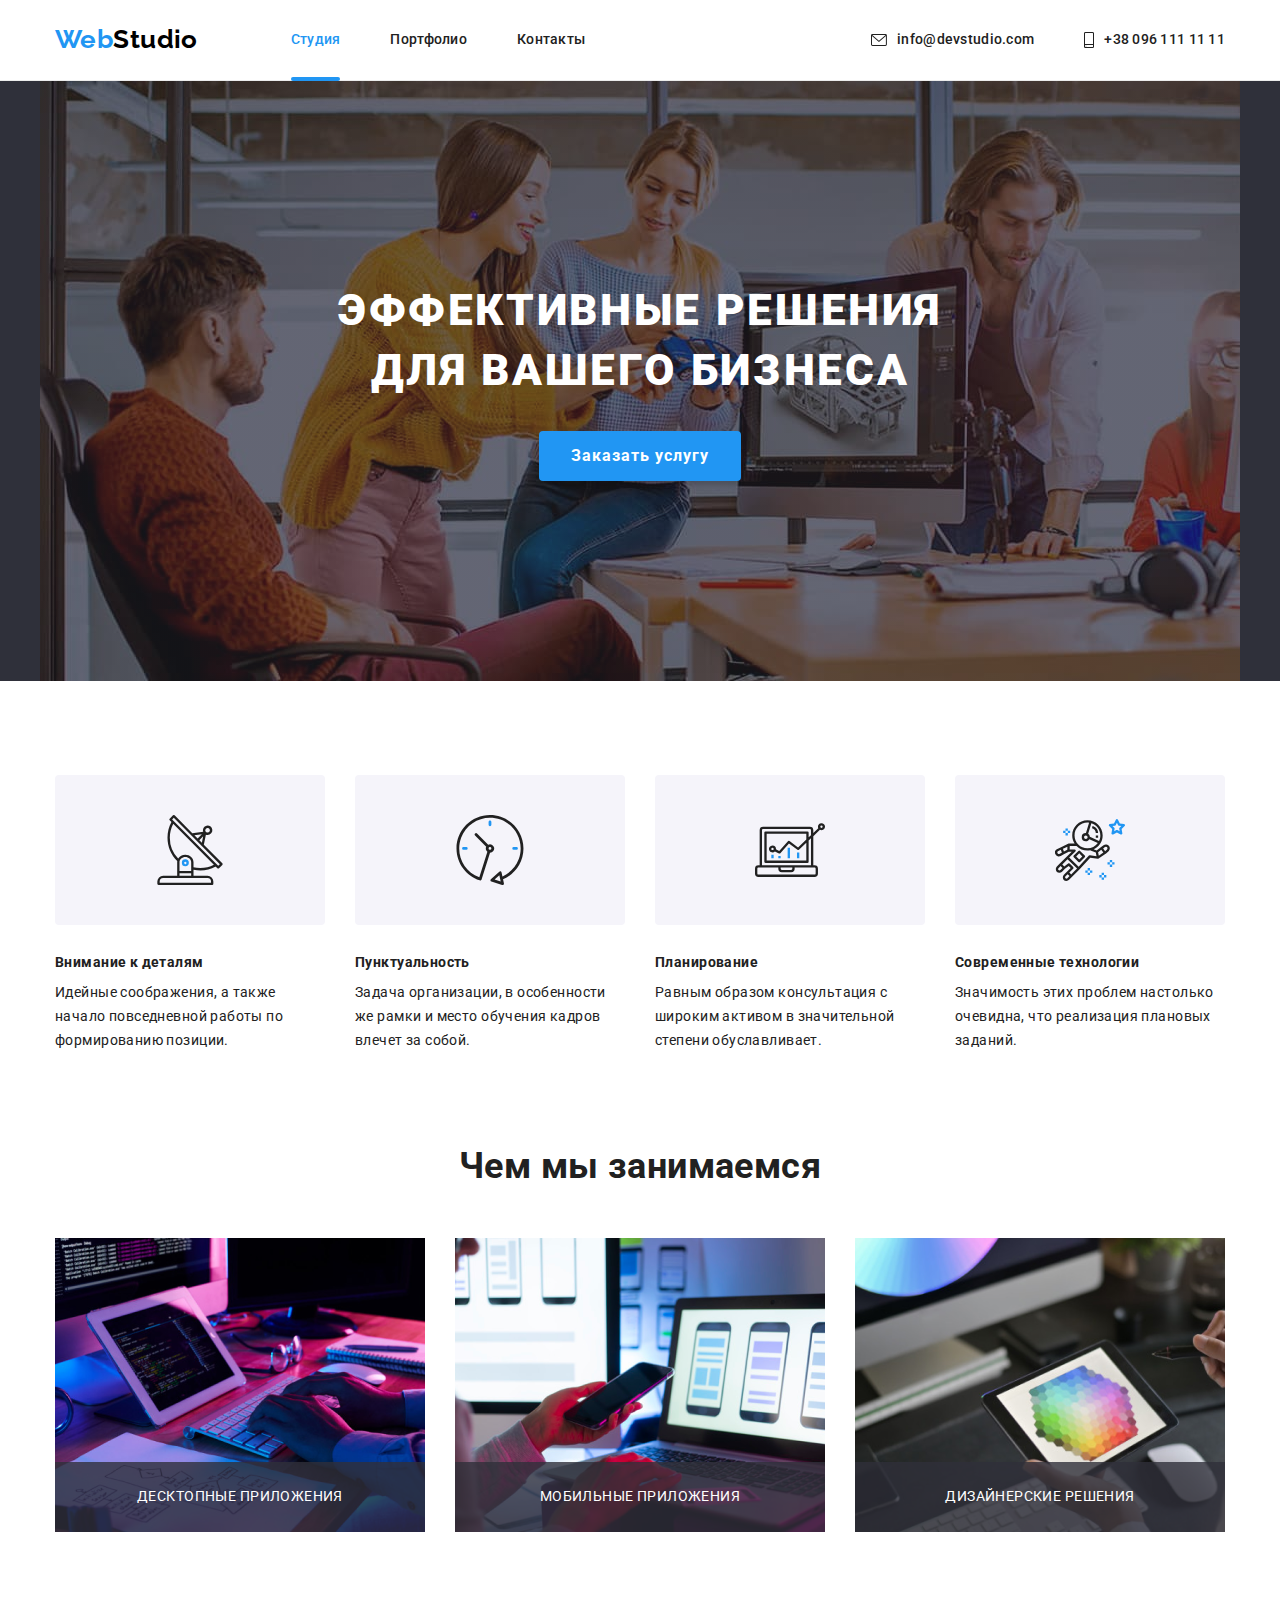
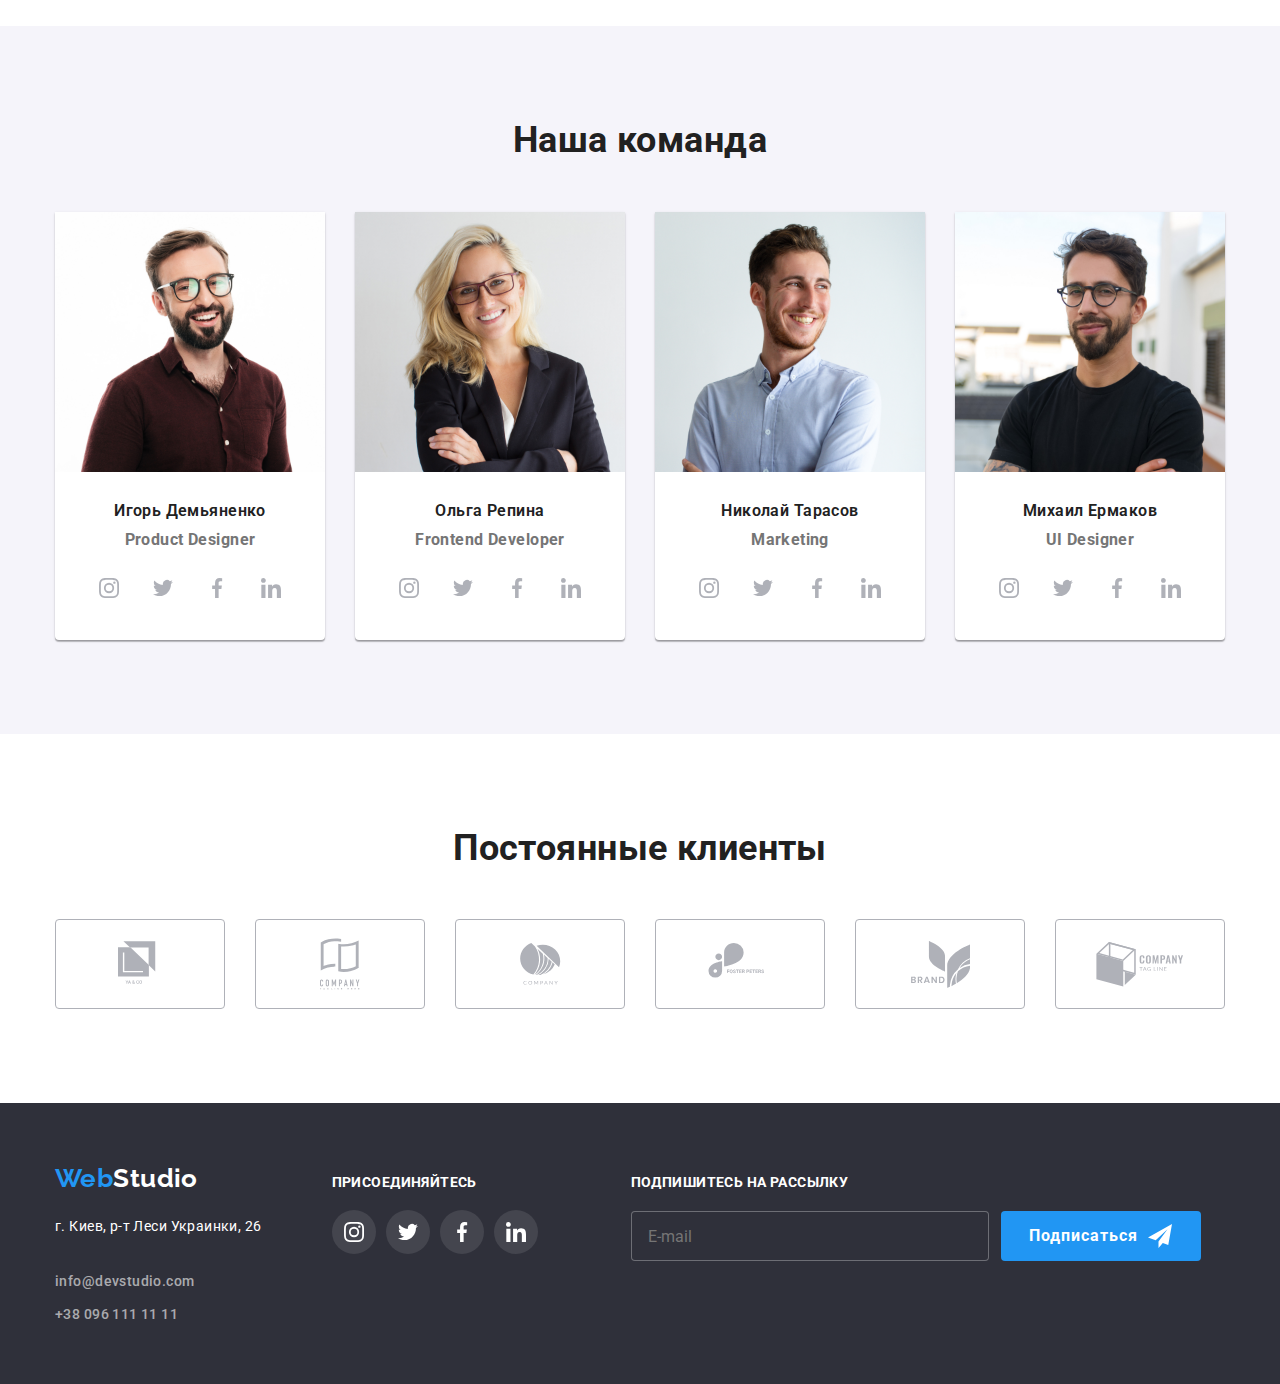
==== index.html @ 498c55f1 "Склонированые файлы" ====
<!DOCTYPE html>
<html lang="ru">
  <head>
    <meta charset="UTF-8" />
    <meta name="viewport" content="width=device-width, initial-scale=1.0" />
    <title>WepStudio</title>
    <link rel="preconnect" href="https://fonts.gstatic.com" />
    <link
      href="https://fonts.googleapis.com/css2?family=Raleway:wght@700&family=Roboto:wght@400;700;900&display=swap"
      rel="stylesheet"
    />
    <link rel="stylesheet" href="./css/modern-normalize.css" />
    <link rel="stylesheet" href="./css/styles.css" />
  </head>
  <body>
    <!-- Шапка сайта -->
    <header class="page-header">
      <!-- ===CONTAINER=== -->
      <div class="container">
        <nav class="header-nav">
          <a href="./index.html" class="logo"
            ><span class="logo-web">Web</span>Studio</a
          >

          <ul class="site-nav">
            <li class="item">
              <a href="./index.html" class="link current">Студия</a>
            </li>
            <li class="item">
              <a href="./portfolio.html" class="link">Портфолио</a>
            </li>
            <li class="item"><a href="" class="link">Контакты</a></li>
          </ul>
        </nav>

        <ul class="site-nav-contacts">
          <li class="item">
            <a href="mailto:info@devstudio.com" class="link">
              <svg class="mailto-icon" width="16px" height="12px">
                <use href="./images/icons2.svg#icon-envelope"></use></svg
              >info@devstudio.com</a
            >
          </li>
          <li class="item">
            <a href="tel:+380961111111" class="link">
              <svg class="tel-icon" width="10px" height="16px">
                <use href="./images/icons2.svg#icon-smartphone"></use></svg
              >+38 096 111 11 11</a
            >
          </li>
        </ul>
      </div>
    </header>

    <main>
      <!-- Герой -->
      <!-- ===CONTAINER=== -->

      <section class="hero">
        <div class="container">
          <h1 class="hero-title">
            ЭФФЕКТИВНЫЕ РЕШЕНИЯ <br />ДЛЯ ВАШЕГО БИЗНЕСА
          </h1>
          <button class="hero-studio" data-modal-open>Заказать услугу</button>
        </div>
      </section>
      <!-- Особенности -->
      <!-- ===CONTAINER=== -->

      <section class="section">
        <div class="container">
          <!-- <h2>Особенности</h2> -->

          <ul class="feature">
            <li class="item">
              <div class="container-icon">
                <svg class="feature-icon">
                  <use href="./images/icons2.svg#icon-antenna"></use>
                </svg>
              </div>

              <h3 class="section-title heading">Внимание к деталям</h3>
              <p class="text">
                Идейные соображения, а также начало повседневной работы по
                формированию позиции.
              </p>
            </li>
            <li class="item">
              <div class="container-icon">
                <svg class="feature-icon">
                  <use href="./images/icons2.svg#icon-clock"></use>
                </svg>
              </div>

              <h3 class="section-title heading">Пунктуальность</h3>
              <p class="text">
                Задача организации, в особенности же рамки и место обучения
                кадров влечет за собой.
              </p>
            </li>
            <li class="item">
              <div class="container-icon">
                <svg class="feature-icon">
                  <use href="./images/icons2.svg#icon-diagram"></use>
                </svg>
              </div>

              <h3 class="section-title heading">Планирование</h3>
              <p class="text">
                Равным образом консультация с широким активом в значительной
                степени обуславливает.
              </p>
            </li>
            <li class="item">
              <div class="container-icon">
                <svg class="feature-icon">
                  <use href="./images/icons2.svg#icon-astronaut"></use>
                </svg>
              </div>

              <h3 class="section-title heading">Современные технологии</h3>
              <p class="text">
                Значимость этих проблем настолько очевидна, что реализация
                плановых заданий.
              </p>
            </li>
          </ul>
        </div>
      </section>

      <!-- Чем мы занимаемся -->
      <!-- ===CONTAINER=== -->
      <section class="section">
        <div class="container">
          <h3 class="section-heading">Чем мы занимаемся</h3>

          <ul class="card-set">
            <li class="item">
              <div class="card-set-thumb">
                <img src="./images/box1.png" alt="бокс1" width="370" />
                <p class="card-set-thumb-text">Десктопные приложения</p>
              </div>
            </li>
            <li class="item">
              <div class="card-set-thumb">
                <img src="./images/box2.png" alt="бокс2" width="370" />
                <p class="card-set-thumb-text">Мобильные приложения</p>
              </div>
            </li>
            <li class="item">
              <div class="card-set-thumb">
                <img src="./images/box3.png" alt="бокс3" width="370" />
                <p class="card-set-thumb-text">Дизайнерские решения</p>
              </div>
            </li>
          </ul>
        </div>
      </section>

      <!-- Наша команда -->
      <!-- ===CONTAINER=== -->

      <section class="section-command">
        <div class="container">
          <h3 class="section-heading">Наша команда</h3>

          <ul class="card-group">
            <li class="item">
              <a href="" class="card-group-link"
                ><img
                  src="./images/member1.jpg"
                  alt="Игорь Демьяненко"
                  width="270"
                />
                <h3 class="section-title-group">Игорь Демьяненко</h3>
                <p class="text-group">Product Designer</p>
              </a>
              <div class="social">
                <ul class="social-list">
                  <li class="social-link-icon">
                    <a href="" class="social-link">
                      <svg class="social-icon" width="20px" height="20px">
                        <use href="./images/icons2.svg#icon-instagram"></use>
                      </svg>
                    </a>
                  </li>
                  <li class="social-link-icon">
                    <a href="" class="social-link">
                      <svg class="social-icon" width="20px" height="20px">
                        <use href="./images/icons2.svg#icon-twitter"></use>
                      </svg>
                    </a>
                  </li>
                  <li class="social-link-icon">
                    <a href="" class="social-link">
                      <svg class="social-icon" width="20px" height="20px">
                        <use href="./images/icons2.svg#icon-facebook"></use>
                      </svg>
                    </a>
                  </li>
                  <li class="social-link-icon">
                    <a href="" class="social-link">
                      <svg class="social-icon" width="20px" height="20px">
                        <use href="./images/icons2.svg#icon-linkedin"></use>
                      </svg>
                    </a>
                  </li>
                </ul>
              </div>
            </li>

            <li class="item">
              <a href="" class="card-group-link"
                ><img src="./images/member2.jpg" alt="Ольга Репина" width="270"
              /></a>
              <h3 class="section-title-group">Ольга Репина</h3>
              <p class="text-group">Frontend Developer</p>
              <div class="social">
                <ul class="social-list">
                  <li class="social-link-icon">
                    <a href="" class="social-link">
                      <svg class="social-icon" width="20px" height="20px">
                        <use href="./images/icons2.svg#icon-instagram"></use>
                      </svg>
                    </a>
                  </li>
                  <li class="social-link-icon">
                    <a href="" class="social-link">
                      <svg class="social-icon" width="20px" height="20px">
                        <use href="./images/icons2.svg#icon-twitter"></use>
                      </svg>
                    </a>
                  </li>
                  <li class="social-link-icon">
                    <a href="" class="social-link">
                      <svg class="social-icon" width="20px" height="20px">
                        <use href="./images/icons2.svg#icon-facebook"></use>
                      </svg>
                    </a>
                  </li>
                  <li class="social-link-icon">
                    <a href="" class="social-link">
                      <svg class="social-icon" width="20px" height="20px">
                        <use href="./images/icons2.svg#icon-linkedin"></use>
                      </svg>
                    </a>
                  </li>
                </ul>
              </div>
            </li>

            <li class="item">
              <a href="" class="card-group-link"
                ><img
                  src="./images/member3.jpg"
                  alt="Николай Тарасов"
                  width="270"
              /></a>
              <h3 class="section-title-group">Николай Тарасов</h3>
              <p class="text-group">Marketing</p>
              <div class="social">
                <ul class="social-list">
                  <li class="social-link-icon">
                    <a href="" class="social-link">
                      <svg class="social-icon" width="20px" height="20px">
                        <use href="./images/icons2.svg#icon-instagram"></use>
                      </svg>
                    </a>
                  </li>
                  <li class="social-link-icon">
                    <a href="" class="social-link">
                      <svg class="social-icon" width="20px" height="20px">
                        <use href="./images/icons2.svg#icon-twitter"></use>
                      </svg>
                    </a>
                  </li>
                  <li class="social-link-icon">
                    <a href="" class="social-link">
                      <svg class="social-icon" width="20px" height="20px">
                        <use href="./images/icons2.svg#icon-facebook"></use>
                      </svg>
                    </a>
                  </li>
                  <li class="social-link-icon">
                    <a href="" class="social-link">
                      <svg class="social-icon" width="20px" height="20px">
                        <use href="./images/icons2.svg#icon-linkedin"></use>
                      </svg>
                    </a>
                  </li>
                </ul>
              </div>
            </li>
            <li class="item">
              <a href="" class="card-group-link"
                ><img
                  src="./images/member4.jpg"
                  alt="Михаил Ермаков"
                  width="270"
              /></a>
              <h3 class="section-title-group">Михаил Ермаков</h3>
              <p class="text-group">UI Designer</p>
              <div class="social">
                <ul class="social-list">
                  <li class="social-link-icon">
                    <a href="" class="social-link">
                      <svg class="social-icon" width="20px" height="20px">
                        <use href="./images/icons2.svg#icon-instagram"></use>
                      </svg>
                    </a>
                  </li>
                  <li class="social-link-icon">
                    <a href="" class="social-link">
                      <svg class="social-icon" width="20px" height="20px">
                        <use href="./images/icons2.svg#icon-twitter"></use>
                      </svg>
                    </a>
                  </li>
                  <li class="social-link-icon">
                    <a href="" class="social-link">
                      <svg class="social-icon" width="20px" height="20px">
                        <use href="./images/icons2.svg#icon-facebook"></use>
                      </svg>
                    </a>
                  </li>
                  <li class="social-link-icon">
                    <a href="" class="social-link">
                      <svg class="social-icon" width="20px" height="20px">
                        <use href="./images/icons2.svg#icon-linkedin"></use>
                      </svg>
                    </a>
                  </li>
                </ul>
              </div>
            </li>
          </ul>
        </div>
      </section>

      <!-- Постоянные клиенты -->
      <section class="container">
        <div class="client-container">
          <h2 class="title-client">Постоянные клиенты</h2>

          <ul class="client-list">
            <li class="client-item">
              <a href="" class="client-link">
                <svg class="client-icon" width="44" height="50">
                  <use href="./images/icons2.svg#icon-logo1"></use>
                </svg>
              </a>
            </li>
            <li class="client-item">
              <a href="" class="client-link">
                <svg class="client-icon" width="40" height="52">
                  <use href="./images/icons2.svg#icon-logo2"></use>
                </svg>
              </a>
            </li>
            <li class="client-item">
              <a href="" class="client-link">
                <svg class="client-icon" width="41" height="42">
                  <use href="./images/icons2.svg#icon-logo3"></use>
                </svg>
              </a>
            </li>
            <li class="client-item">
              <a href="" class="client-link">
                <svg class="client-icon" width="80" height="42">
                  <use href="./images/icons2.svg#icon-logo4"></use>
                </svg>
              </a>
            </li>
            <li class="client-item">
              <a href="" class="client-link">
                <svg class="client-icon" width="59" height="47">
                  <use href="./images/icons2.svg#icon-logo5"></use>
                </svg>
              </a>
            </li>
            <li class="client-item">
              <a href="" class="client-link">
                <svg class="client-icon" width="88" height="45">
                  <use href="./images/icons2.svg#icon-logo6"></use>
                </svg>
              </a>
            </li>
          </ul>
        </div>
      </section>
    </main>

    <!-- Футер -->
    <!-- ===CONTAINER=== -->

    <footer class="footer">
      <div class="container">
        <div class="adress-container">
          <a href="./index.html" class="footer-logo"
            ><span class="logo-web">Web</span>Studio</a
          >

          <address id="contacts" class="cont-adress">
            г. Киев, р-т Леси Украинки, 26 <br />
          </address>

          <address class="cont-adress">
            <ul class="footer-contacts">
              <li class="item">
                <a href="mailto:info@devstudio.com" class="link"
                  >info@devstudio.com</a
                >
              </li>
              <li class="item">
                <a href="tel:+380961111111" class="link">+38 096 111 11 11</a>
              </li>
            </ul>
          </address>
        </div>
        <div class="social-footer">
          <h2 class="title-footer">присоединяйтесь</h2>

          <!-- Соц сети -->
          <div>
            <ul class="social-list-footer">
              <li class="social-link-icon-footer">
                <a href="" class="social-link">
                  <svg class="social-icon-foot" width="20px" height="20px">
                    <use href="./images/icons2.svg#icon-instagram"></use>
                  </svg>
                </a>
              </li>
              <li class="social-link-icon-footer">
                <a href="" class="social-link">
                  <svg class="social-icon-foot" width="20px" height="20px">
                    <use href="./images/icons2.svg#icon-twitter"></use>
                  </svg>
                </a>
              </li>
              <li class="social-link-icon-footer">
                <a href="" class="social-link">
                  <svg class="social-icon-foot" width="20px" height="20px">
                    <use href="./images/icons2.svg#icon-facebook"></use>
                  </svg>
                </a>
              </li>
              <li class="social-link-icon-footer">
                <a href="" class="social-link">
                  <svg class="social-icon-foot" width="20px" height="20px">
                    <use href="./images/icons2.svg#icon-linkedin"></use>
                  </svg>
                </a>
              </li>
            </ul>
          </div>
        </div>

        <!-- ---Mailing--- -->
        <div class="mailing-container">
          <p class="mailing-text">Подпишитесь на рассылку</p>
          <form class="mailing-form">
            <label class="mailing-label">
              <input
                class="mailing-input"
                type="email"
                name="email"
                placeholder="E-mail"
              />
            </label>
            <button class="subscribe-btn" type="submit">
              Подписаться
              <svg class="send-icon" width="24" height="24">
                <use href="../images/icons2.svg#icon-send"></use>
              </svg>
            </button>
          </form>
        </div>
      </div>
    </footer>

    <!-- ====Модельное Окно=== -->

    <div class="backdrop is-hidden" data-modal>
      <div class="modal">
        <p class="modal-text">Оставьте свои данные, мы вам перезвоним</p>
        <form class="modal-form">
          <label for="username" class="modal-label">Имя</label>
          <div class="input-wraper">
            <input
              type="text"
              name="username"
              id="username"
              class="modal-input"
            />
            <svg class="input-icon" width="18" height="18">
              <use href="./images/icons2.svg#icon-person-black"></use>
            </svg>
          </div>

          <label for="tel" class="modal-label">Телефон</label>
          <div class="input-wraper">
            <input type="tel" name="tel" id="tel" class="modal-input" />
            <svg class="input-icon" width="18" height="18">
              <use href="./images/icons2.svg#icon-phone-black"></use>
            </svg>
          </div>
          <label for="email" class="modal-label">Почта</label>
          <div class="input-wraper">
            <input type="email" name="email" id="email" class="modal-input" />
            <svg class="input-icon" width="18" height="18">
              <use href="./images/icons2.svg#icon-email-black"></use>
            </svg>
          </div>
          <label class="modal-label">
            Комментарий

            <textarea
              name="feedback"
              rows="10"
              placeholder="Введите текст"
              class="modal-input feedback"
            ></textarea>
          </label>
        </form>

        <form class="checkbox">
          <label class="checkbox-label">
            <input class="checkbox-input" type="checkbox" />
            <span class="checkbox-text"
              >Соглашаюсь с рассылкой и принимаю
              <a class="checkbox-link" href="#">Условия договора</a>
            </span>
            <svg class="check-icon" width="16" height="15">
              <use href="./images/icons2.svg#icon-check"></use>
            </svg>
            <svg class="uncheck-icon" width="16" height="15">
              <use href="./images/icons2.svg#icon-uncheck"></use>
            </svg>
          </label>
        </form>

        <button class="modal-btn" type="submit">Отправить</button>

        <button class="modal-close" data-modal-close>
          <svg class="close-icon" width="18px" height="18px">
            <use href="./images/icons2.svg#icon-close"></use>
          </svg>
        </button>
      </div>
    </div>
    <script src="./js/modal.js"></script>
  </body>
</html>
---- css/styles.css ----
/* основной цвет текста #757575 */
/* вторичный цвет текста #212121 */

h1,
h2,
h3,
h4,
h5,
h6,
p {
  margin-top: 0;
  margin-bottom: 0;
  color: #212121;
}

img {
  display: block;
  max-width: 100%;
  height: auto;
}

*,
*::before,
*::after {
  box-sizing: border-box;
}

:root {
  --primary-text-color: #757575;
  --tittle-text-color: #212121;
}

body {
  background-color: #ffffff;
  color: var(--primary-text-color);
  font-family: Roboto, sans-serif;
  font-size: 14px;
  line-height: 1.7;
  letter-spacing: 0.03em;
}

/* ====Контейнер==== */
.container {
  /* outline: 2px solid black; */
  width: 1200px;
  margin: 0 auto;
  padding: 0 15px;
}

.logo {
  color: #000000;
  font-family: Raleway, sans-serif;
  font-weight: bold;
  font-size: 26px;
  line-height: 1.19;
  text-decoration: none;
  padding-top: 24px;
  padding-bottom: 25px;
}

.logo-web {
  color: #2196f3;
}

ul {
  padding: 0;
  margin: 0;
  list-style: none;
}

/* ===Header=== */
.page-header {
  border-bottom: 1px solid #ececec;
}

.page-header .container {
  display: flex;
  align-items: center;
  margin-bottom: 0;
  justify-content: space-between;
}

.header-nav {
  display: flex;
  align-items: center;
}

.site-nav > .item:not(:last-child) {
  margin-right: 50px;
}

.site-nav {
  display: flex;
  margin-left: 93px;
}

.site-nav-contacts {
  display: flex;
  align-items: center;
}

.site-nav-contacts > .item:not(:last-child) {
  margin-right: 50px;
}

/* Site nav */

.site-nav .link,
.site-nav-contacts .link,
.footer-contacts .link {
  color: var(--tittle-text-color);
  font-weight: 500;
  font-size: 14px;
  line-height: 1.14;
  letter-spacing: 0.02em;
  text-decoration: none;
}

.site-nav .link {
  padding-top: 32px;
  padding-bottom: 32px;
  position: relative;
}

.site-nav-contacts .link:hover,
.site-nav-contacts .link:focus {
  color: #2196f3;
  transition: color 250ms cubic-bezier(0.4, 0, 0.2, 1);
}

.site-nav .link:hover,
.site-nav .link:focus {
  color: #2196f3;
  transition: color 250ms cubic-bezier(0.4, 0, 0.2, 1);
}

.site-nav .link.current::after {
  position: absolute;
  bottom: -1px;
  content: '';
  display: block;
  width: 100%;
  height: 4px;
  margin-top: 28px;
  background-color: #2196f3;
  border-radius: 2px;
}

.site-nav .link.current {
  color: #2196f3;
  position: relative;
}

.item .link {
  display: flex;
  align-items: center;
}

.mailto-icon,
.tel-icon {
  margin-right: 10px;
  fill: currentColor;
}

/* hero */
.hero {
  background-color: #2f303a;

  background-repeat: no-repeat;
  background-position: center;
}

.hero .container {
  max-width: 1600px;
  min-height: 600px;
  margin-left: auto;
  margin-right: auto;
  text-align: center;
  display: flex;
  flex-direction: column;
  justify-content: center;
  align-items: center;
  background-image: linear-gradient(
      to right,
      rgba(47, 48, 58, 0.4),
      rgba(47, 48, 58, 0.4)
    ),
    url('../images/hero.jpg');
}

.hero-title {
  color: #ffffff;
  font-weight: 900;
  font-size: 44px;
  line-height: 1.36;

  letter-spacing: 0.06em;
  text-align: center;
  margin-top: 200px;
  margin-bottom: 30px;
}

/* Кнопка заказать услугу */
.hero-studio {
  display: block;
  margin-bottom: 200px;
  padding: 10px 32px;
  text-decoration: none;
  font-weight: 700;
  color: #ffffff;
  font-size: 16px;
  line-height: 1.87;
  letter-spacing: 0.06em;
  background-color: #2196f3;
  box-shadow: 0px 4px 4px rgba(0, 0, 0, 0.15);
  border-radius: 4px;
  border: none;
  text-align: center;
  cursor: pointer;
}

/* Section  */

/* ====Особенности==== */

.section {
  padding-top: 94px;
}

.section-title.heading {
  padding-top: 30px;
}

.container-icon {
  display: block;
  flex-wrap: wrap;
  background-color: #f5f4fa;
  border-radius: 4px;
}

.feature-icon {
  width: 70px;
  margin: auto;
  display: flex;
}

.feature {
  display: flex;
  flex-wrap: wrap;

  margin-left: -30px;
}

.feature > .item {
  flex-basis: calc(100% / 4 - 30px);
  margin-left: 30px;
}

.card-set {
  display: flex;
  flex-wrap: wrap;
  padding-bottom: 94px;
  padding-top: 50px;
  margin-left: -30px;
}

.card-set > .item {
  flex-basis: calc(100% / 3 - 30px);
  margin-left: 30px;
}

.card-set-thumb {
  position: relative;
}

.card-set-thumb-text {
  position: absolute;
  bottom: 0;
  width: 100%;
  height: 70px;
  display: flex;
  justify-content: center;
  align-items: center;
  background-color: rgba(47, 48, 58, 0.8);
  color: #ffffff;
  font-size: 14px;
  line-height: 1.14;
  text-transform: uppercase;
}

.section-heading,
.section-title-group,
.text-group,
.title-client {
  color: #212121;
  font-weight: 700;
  font-size: 36px;
  line-height: 1.16;
  text-align: center;
}

.card-group {
  padding-bottom: 16px;
}

.section-title {
  margin-top: 0;
  margin-bottom: 10px;
  color: var(--tittle-text-color);
  font-weight: 700;
  font-size: 14px;
  line-height: 1.14;
}

.section .text {
  margin-top: 0;
  margin-bottom: 0;
  font-weight: 400;
  font-size: 14px;
  line-height: 1.7;
}

.section-title-group {
  color: #212121;
  font-weight: 600;
  font-size: 16px;
  line-height: 1.18;
  padding-top: 30px;
  padding-bottom: 10px;
}

.card-group .item,
.card-group-link {
  background-color: #ffffff;
  text-decoration: none;
}

.card-group {
  display: flex;
  flex-wrap: wrap;
  padding-top: 50px;
  padding-bottom: 94px;
  margin-left: -30px;
}

.card-group > .item {
  flex-basis: calc(100% / 4 - 30px);
  margin-left: 30px;
}

.section-command {
  background-color: #f5f4fa;
}

.section-command .container {
  padding-top: 94px;
}

.section-command .text-group {
  color: #757575;
  font-size: 16px;
  line-height: 1.18;
}

.section-command .item {
  box-shadow: 0px 1px 3px rgba(0, 0, 0, 0.12), 0px 1px 1px rgba(0, 0, 0, 0.14),
    0px 2px 1px rgba(0, 0, 0, 0.2);
  border-radius: 0px 0px 4px 4px;
}

.social-list {
  display: flex;
  justify-content: space-between;
  text-align: center;
  padding: 16px 32px 30px 32px;
}

.social-link {
  display: flex;
  align-items: center;
  justify-content: center;
  border-radius: 50%;
  width: 44px;
  height: 44px;
  fill: #afb1b8;
}

.social-link:hover,
.social-link:focus {
  background-color: #2196f3;
  fill: #ffffff;
}

/* Портфолио */
.projects-section {
  padding-top: 94px;
  padding-bottom: 94px;
}

.btn {
  display: flex;
  align-items: center;
  justify-content: center;
  margin-bottom: 50px;
}

/* Кнопки фильтров */
.btn-filter {
  border: none;
  padding: 6px 22px;
  font-size: 16px;
  line-height: 1.6;
  text-align: center;
  border-radius: 4px;
  background: #f5f4fa;
}

.btn .item:not(:last-child) {
  margin-right: 8px;
}

.btn-filter:hover,
.btn-filter:focus {
  color: #ffffff;
  background-color: #2196f3;
  box-shadow: 0px 3px 1px rgba(0, 0, 0, 0.1), 0px 1px 2px rgba(0, 0, 0, 0.08),
    0px 2px 2px rgba(0, 0, 0, 0.12);
  border-radius: 4px;
  transition: background-color 250ms cubic-bezier(0.4, 0, 0.2, 1),
    color 250ms cubic-bezier(0.4, 0, 0.2, 1);
}

.card-work {
  display: flex;
  flex-wrap: wrap;

  margin-left: -30px;
  margin-top: -30px;
}

.card-work > .item {
  flex-basis: calc((100% - 90px) / 3);
  margin-left: 30px;
  margin-top: 30px;
  border: 1px solid #eeeeee;
}

.card-work .item:hover,
.card-work .item:focus {
  box-shadow: 0px 1px 1px rgba(0, 0, 0, 0.12), 0px 4px 4px rgba(0, 0, 0, 0.06),
    1px 4px 6px rgba(0, 0, 0, 0.16);
  transition: box-shadow 250ms cubic-bezier(0.4, 0, 0.2, 1);
}

/* ===Overlay=== */

.work-thumb-link {
  text-decoration: none;
}

/* .work-thumb-card:hover .work-thumb-text-overlay {
  opacity: 1;
  transition: transform 250ms cubic-bezier(0.4, 0, 0.2, 1);
} */

.work-thumb {
  position: relative;
  overflow: hidden;
}

.work-thumb-card {
  overflow: hidden;
  position: relative;
}

.work-thumb-overlay {
  position: absolute;
  top: 0;
  left: 0;
  width: 100%;
  height: 100%;
  background-color: rgba(33, 150, 243, 0.9);
  transform: translateY(100%);
  transition: transform 250ms cubic-bezier(0.4, 0, 0.2, 1);
  opacity: 0;
}

.work-thumb:hover .work-thumb-overlay {
  opacity: 1;
  transform: translateY(0);
  transition: transform 250ms cubic-bezier(0.4, 0, 0.2, 1);
}

.work-thumb-text {
  margin: 0;
  padding: 63px 20px;
  font-size: 18px;
  line-height: 28px;
  letter-spacing: 0.03em;
  color: #ffffff;
}

.hero-btn {
  border: none;
}

.card-section {
  padding: 20px 24px;
}

.section-work {
  color: #212121;
  font-weight: 700;
  font-size: 18px;
  line-height: 2;
  letter-spacing: 0.06em;
}

.work-text {
  color: #757575;
  font-size: 16px;
  line-height: 1.875;
  letter-spacing: 0.03em;
}

/* ====Постоянные клиенты=== */

.client-container {
  padding-top: 94px;
  padding-bottom: 94px;
}

.client-list {
  display: flex;
  align-items: center;
  margin-top: 50px;
}

.client-item {
  height: 90px;
  width: 170px;
}

.client-item:not(:first-child) {
  margin-left: 30px;
}

.client-link {
  display: flex;
  align-items: center;
  justify-content: center;
  width: 100%;
  height: 100%;
  border: 1px solid #afb1b8;
  border-radius: 4px;
  fill: #afb1b8;
}

.client-link:hover,
.client-link:focus {
  border: 1px solid #2196f3;
  border-radius: 4px;
  fill: #2196f3;
  transition: fill 250ms cubic-bezier(0.4, 0, 0.2, 1),
    border 250ms cubic-bezier(0.4, 0, 0.2, 1),
    border-radius 250ms cubic-bezier(0.4, 0, 0.2, 1);
}

/* ====Footer=== */
.footer {
  background-color: #2f303a;
}

.footer .container {
  display: flex;
  align-items: baseline;
}

.title-footer {
  font-weight: bold;
  font-size: 14px;
  letter-spacing: 0.03em;
  line-height: 16px;
  text-transform: uppercase;
  color: #ffffff;
}

.social-list-footer {
  display: flex;
  justify-content: space-between;
  text-align: center;
  padding-top: 20px;
  width: 206px;
}

.social-footer {
  padding-left: 70px;
  align-items: baseline;
}

.social-icon-foot {
  fill: #ffffff;
}

.social-link-icon-footer {
  background: rgba(255, 255, 255, 0.1);
  border-radius: 50%;
}

.footer .adress-container {
  padding-top: 60px;
  display: flex;
  flex-direction: column;
  justify-content: flex-start;
  align-items: flex-start;
}

.footer-logo {
  color: #ffffff;
  font-family: Raleway, sans-serif;
  font-weight: bold;
  font-size: 26px;
  line-height: 1.19;
  text-decoration: none;
  padding-bottom: 20px;
}

.footer-contacts {
  padding-top: 22px;
  padding-bottom: 58px;
}

.footer-contacts .link {
  font-size: 14px;
  line-height: 24px;

  letter-spacing: 0.03em;

  color: rgba(255, 255, 255, 0.6);
}

.footer-contacts .item {
  padding-top: 9px;
}

.cont-adress {
  font-size: 14px;
  line-height: 24px;
  letter-spacing: 0.03em;
  color: #ffffff;
}

.footer-contacts .link:hover,
.footer-contacts .link:focus {
  color: #2196f3;
  transition: color 250ms cubic-bezier(0.4, 0, 0.2, 1);
}

/* ====Mailing==== */
.mailing-container {
  margin-left: 93px;
}

.mailing-text {
  margin: 0;
  padding: 0;
  color: #ffffff;
  font-weight: 700;
  font-size: 14px;
  line-height: 1.14;
  text-transform: uppercase;
}

.mailing-form {
  display: flex;
  align-items: center;
  justify-content: center;
  margin-top: 20px;
}

.mailing-label {
  display: inline-block;
}

.mailing-input {
  padding: 15px 16px;
  width: 358px;
  height: 50px;
  background-color: #2f303a;
  border: 1px solid rgba(255, 255, 255, 0.3);
  border-radius: 4px;
  color: rgba(255, 255, 255, 0.6);
  font-size: 16px;
  line-height: 1.25;
}

.subscribe-btn {
  display: flex;
  justify-content: center;
  align-items: center;
  margin-left: 12px;
  padding-top: 10px;
  padding-bottom: 10px;
  width: 200px;
  height: 50px;
  color: #ffffff;
  background-color: #2196f3;
  font-weight: 700;
  font-size: 16px;
  line-height: 1.87;
  letter-spacing: 0.06em;
  border: 1px solid transparent;
  border-radius: 4px;
}

.send-icon {
  margin-left: 10px;
  fill: currentColor;
}

/* ===Модельное окно=== */

.backdrop {
  position: fixed;
  top: 0;
  left: 0;
  width: 100%;
  height: 100%;
  background: rgba(0, 0, 0, 0.2);
  opacity: 1;
  transition: opacity 250ms cubic-bezier(0.4, 0, 0.2, 1);
}

.backdrop.is-hidden {
  opacity: 0;
  pointer-events: none;
}

.backdrop.is-hidden .modal {
  transform: translate(-50%, -50%) scale(1.1);
}

.modal {
  /* outline: 2px solid red; */
  position: absolute;
  top: 50%;
  left: 50%;
  transform: translate(-50%, -50%) scale(1.1);
  overflow: auto;
  padding: 40px;
  max-width: 528px;
  width: 100%;
  max-height: 100vh;
  background-color: #ffffff;
  box-shadow: 0px 1px 3px rgba(0, 0, 0, 0.12), 0px 1px 1px rgba(0, 0, 0, 0.14),
    0px 2px 1px rgba(0, 0, 0, 0.2);
  border-radius: 4px;
  transition: opacity 250ms cubic-bezier(0.4, 0, 0.2, 1);
}

.modal-close {
  position: absolute;
  top: 8px;
  right: 8px;
  display: flex;
  align-items: center;
  justify-content: center;
  width: 30px;
  height: 30px;
  margin-left: auto;
  background: #ffffff;
  border: 1px solid rgba(0, 0, 0, 0.1);
  border-radius: 50%;
  cursor: pointer;
}

.modal-close:hover,
.modal-close:focus {
  background: #ffffff;
  border: 1px solid rgba(0, 0, 0, 0.1);
}

.modal-text {
  margin: 0;
  padding: 0;
  font-weight: 700;
  font-size: 20px;
  line-height: 1.15;
}

.modal-form {
  display: flex;
  flex-direction: column;
  margin-top: 12px;
}

.modal-label:not(:first-child) {
  margin-top: 10px;
}

.modal-label {
  display: flex;
  flex-direction: column;
  font-weight: normal;
  font-size: 12px;
  line-height: 1.16;
  letter-spacing: 0.01em;
  color: #757575;
}

.input-wraper {
  position: relative;
}

.modal-input:focus {
  border: 1px solid #2196f3;
  outline: none;
}

.modal-input:focus ~ .input-icon {
  border-radius: 4px;
  fill: #2196f3;
}

.modal-input {
  margin-top: 4px;
  padding: 11px 42px;
  width: 100%;
  border: 1px solid rgba(33, 33, 33, 0.2);
  border-radius: 4px;
  transition: border-color 250ms cubic-bezier(0.4, 0, 0.2, 1);
}

.input-icon {
  position: absolute;
  top: 50%;
  left: 12px;
  transform: translateY(-50%);
  fill: #212121;
  transition: fill 250ms cubic-bezier(0.4, 0, 0.2, 1);
}

.modal-input.feedback {
  padding: 12px 16px;
  resize: none;
}

/* ==Checkbox=== */

.checkbox {
  margin-top: 20px;
}

.checkbox-label {
  position: relative;
  display: flex;
  align-items: center;
  justify-content: center;
}

.checkbox-input {
  position: absolute;
  width: 1px;
  height: 1px;
  margin: -1px;
  border: 0;
  padding: 0;
  white-space: nowrap;
  clip-path: inset(100%);
  clip: rect(0 0 0 0);
  overflow: hidden;
}

.checkbox-text {
  margin-left: 7px;
  color: #757575;
  font-size: 14px;
  line-height: 1.71;
}

.checkbox-link {
  color: #2196f3;
  text-decoration: underline;
}

.check-icon {
  opacity: 0;
}

.checkbox-input:checked ~ .check-icon {
  opacity: 1;
}

.checkbox-input:checked ~ .uncheck-icon {
  opacity: 0;
}

.check-icon,
.uncheck-icon {
  position: absolute;
  top: 50%;
  left: 0px;
  transform: translateY(-50%);
  transition: opacity 250ms cubic-bezier(0.4, 0, 0.2, 1);
}

.modal-btn {
  display: block;
  margin-top: 30px;
  margin-left: auto;
  margin-right: auto;
  padding: 10px 55px;
  color: #ffffff;
  background-color: #2196f3;
  border: 1px solid transparent;
  border-radius: 4px;
  box-shadow: 0px 4px 4px rgb(0 0 0 / 15%);
  transition: background-color 250ms cubic-bezier(0.4, 0, 0.2, 1);
}
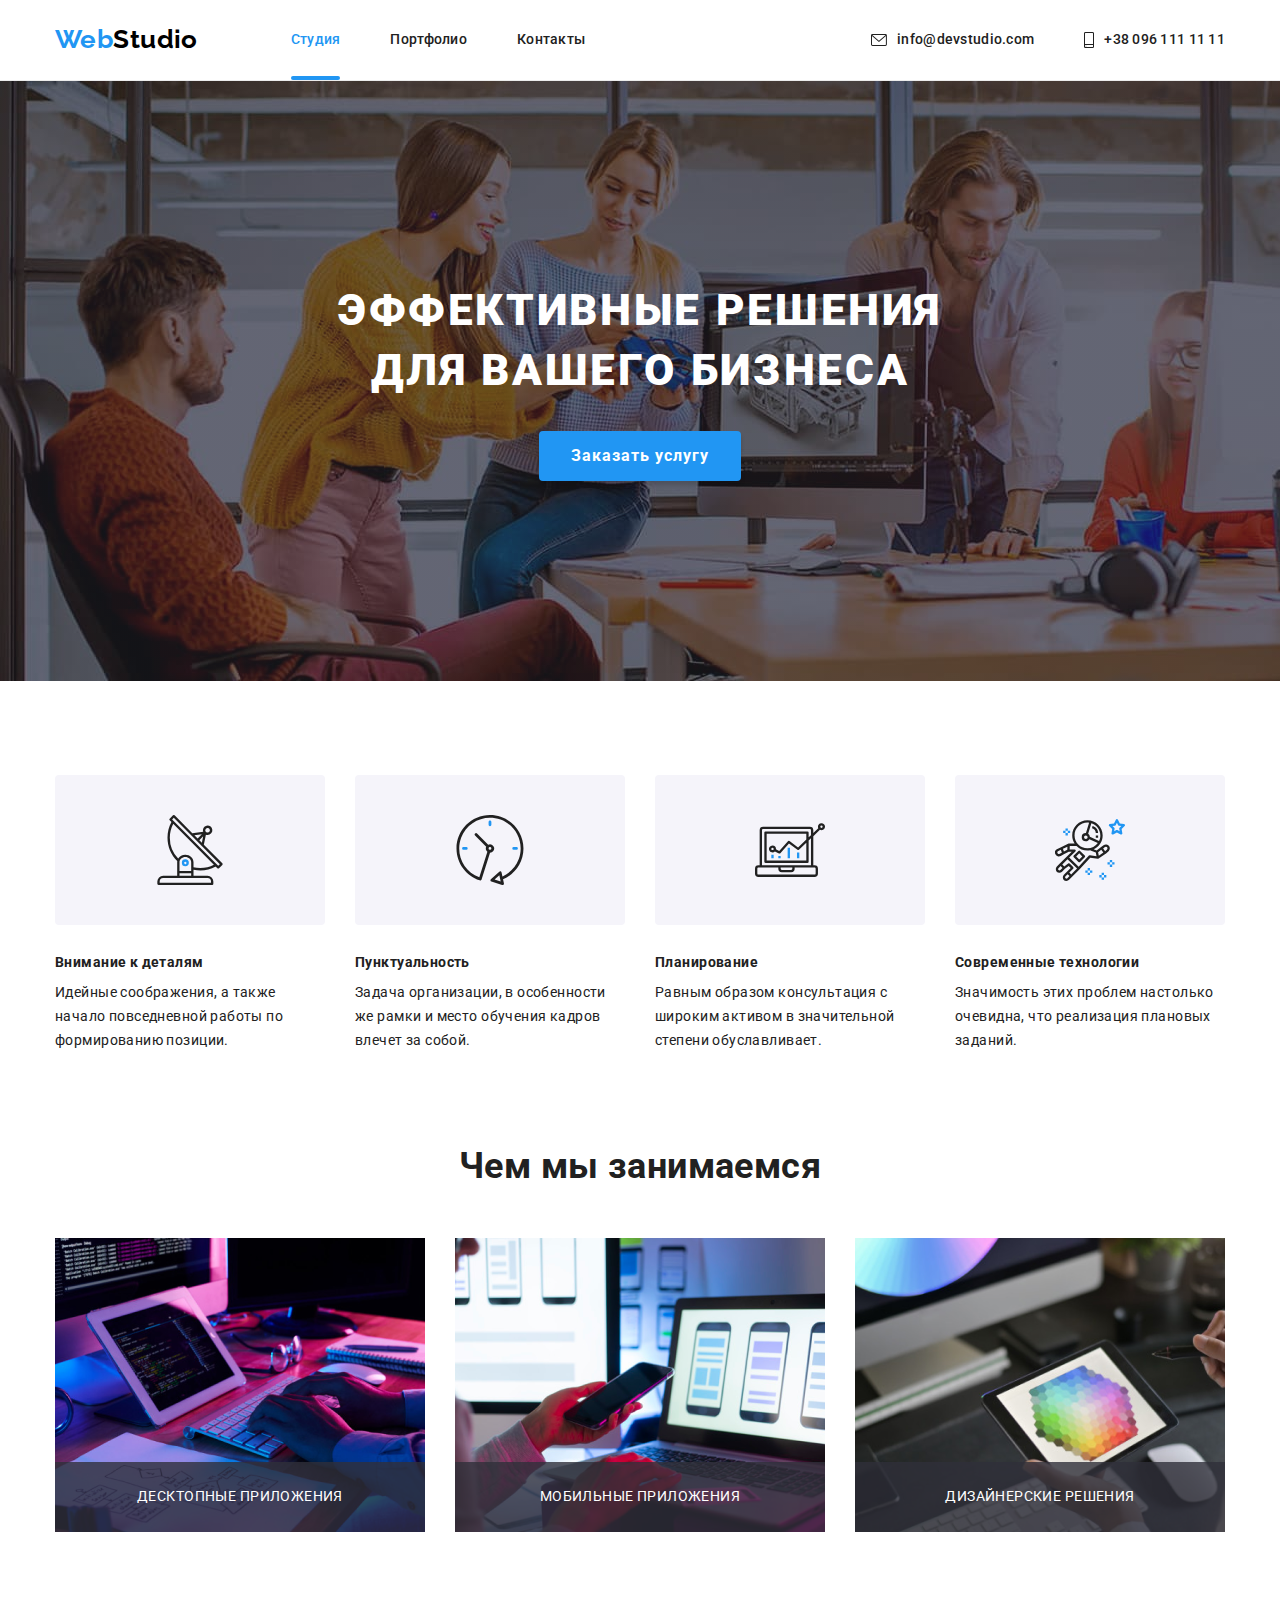
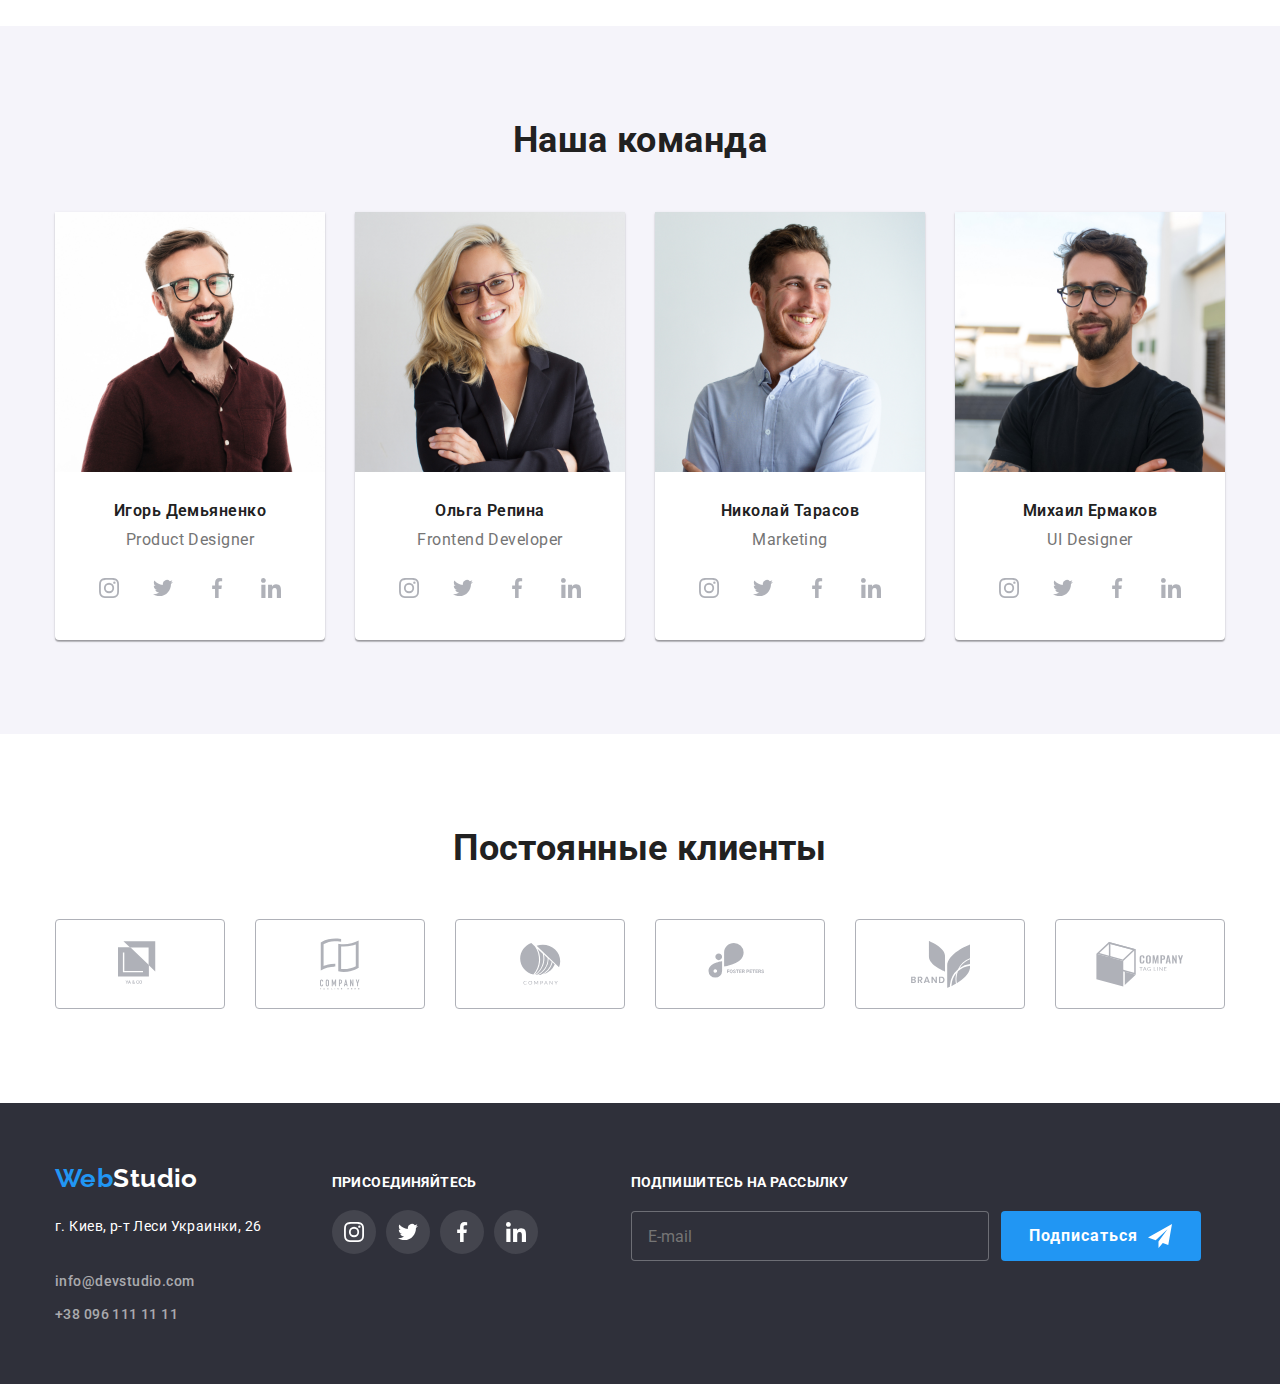
==== commit 2e602901: "Студия в БЕМ" ====
--- a/index.html
+++ b/index.html
@@ -14,36 +14,38 @@
   </head>
   <body>
     <!-- Шапка сайта -->
-    <header class="page-header">
+    <header class="page__header">
       <!-- ===CONTAINER=== -->
-      <div class="container">
-        <nav class="header-nav">
+      <div class="container page__header__container">
+        <nav class="header__nav">
           <a href="./index.html" class="logo"
             ><span class="logo-web">Web</span>Studio</a
           >
 
-          <ul class="site-nav">
-            <li class="item">
-              <a href="./index.html" class="link current">Студия</a>
-            </li>
-            <li class="item">
-              <a href="./portfolio.html" class="link">Портфолио</a>
-            </li>
-            <li class="item"><a href="" class="link">Контакты</a></li>
+          <ul class="site__nav">
+            <li class="site__nav__item">
+              <a href="./index.html" class="site__nav__link current">Студия</a>
+            </li>
+            <li class="site__nav__item">
+              <a href="./portfolio.html" class="site__nav__link">Портфолио</a>
+            </li>
+            <li class="site__nav__item">
+              <a href="" class="site__nav__link">Контакты</a>
+            </li>
           </ul>
         </nav>
 
-        <ul class="site-nav-contacts">
-          <li class="item">
-            <a href="mailto:info@devstudio.com" class="link">
-              <svg class="mailto-icon" width="16px" height="12px">
+        <ul class="site__nav__contacts">
+          <li class="site__nav__contacts__item">
+            <a href="mailto:info@devstudio.com" class="site__nav__link">
+              <svg class="mailto__icon" width="16px" height="12px">
                 <use href="./images/icons2.svg#icon-envelope"></use></svg
               >info@devstudio.com</a
             >
           </li>
-          <li class="item">
-            <a href="tel:+380961111111" class="link">
-              <svg class="tel-icon" width="10px" height="16px">
+          <li class="site__nav__contacts__item">
+            <a href="tel:+380961111111" class="site__nav__link">
+              <svg class="tel__icon" width="10px" height="16px">
                 <use href="./images/icons2.svg#icon-smartphone"></use></svg
               >+38 096 111 11 11</a
             >
@@ -57,7 +59,7 @@
       <!-- ===CONTAINER=== -->
 
       <section class="hero">
-        <div class="container">
+        <div class="hero__container">
           <h1 class="hero-title">
             ЭФФЕКТИВНЫЕ РЕШЕНИЯ <br />ДЛЯ ВАШЕГО БИЗНЕСА
           </h1>
@@ -67,59 +69,59 @@
       <!-- Особенности -->
       <!-- ===CONTAINER=== -->
 
-      <section class="section">
+      <section class="section__feature">
         <div class="container">
           <!-- <h2>Особенности</h2> -->
 
-          <ul class="feature">
-            <li class="item">
-              <div class="container-icon">
+          <ul class="feature__list">
+            <li class="feature__list__item">
+              <div class="feature__container__icon">
                 <svg class="feature-icon">
                   <use href="./images/icons2.svg#icon-antenna"></use>
                 </svg>
               </div>
 
-              <h3 class="section-title heading">Внимание к деталям</h3>
-              <p class="text">
+              <h3 class="section-title__heading">Внимание к деталям</h3>
+              <p class="feature__list__text">
                 Идейные соображения, а также начало повседневной работы по
                 формированию позиции.
               </p>
             </li>
-            <li class="item">
-              <div class="container-icon">
+            <li class="feature__list__item">
+              <div class="feature__container__icon">
                 <svg class="feature-icon">
                   <use href="./images/icons2.svg#icon-clock"></use>
                 </svg>
               </div>
 
-              <h3 class="section-title heading">Пунктуальность</h3>
-              <p class="text">
+              <h3 class="section-title__heading">Пунктуальность</h3>
+              <p class="feature__list__text">
                 Задача организации, в особенности же рамки и место обучения
                 кадров влечет за собой.
               </p>
             </li>
-            <li class="item">
-              <div class="container-icon">
+            <li class="feature__list__item">
+              <div class="feature__container__icon">
                 <svg class="feature-icon">
                   <use href="./images/icons2.svg#icon-diagram"></use>
                 </svg>
               </div>
 
-              <h3 class="section-title heading">Планирование</h3>
-              <p class="text">
+              <h3 class="section-title__heading">Планирование</h3>
+              <p class="feature__list__text">
                 Равным образом консультация с широким активом в значительной
                 степени обуславливает.
               </p>
             </li>
-            <li class="item">
-              <div class="container-icon">
+            <li class="feature__list__item">
+              <div class="feature__container__icon">
                 <svg class="feature-icon">
                   <use href="./images/icons2.svg#icon-astronaut"></use>
                 </svg>
               </div>
 
-              <h3 class="section-title heading">Современные технологии</h3>
-              <p class="text">
+              <h3 class="section-title__heading">Современные технологии</h3>
+              <p class="feature__list__text">
                 Значимость этих проблем настолько очевидна, что реализация
                 плановых заданий.
               </p>
@@ -130,24 +132,24 @@
 
       <!-- Чем мы занимаемся -->
       <!-- ===CONTAINER=== -->
-      <section class="section">
+      <section class="section__direction">
         <div class="container">
-          <h3 class="section-heading">Чем мы занимаемся</h3>
-
-          <ul class="card-set">
-            <li class="item">
+          <h3 class="section__direction__heading">Чем мы занимаемся</h3>
+
+          <ul class="direction__card__set">
+            <li class="direction__card-set__item">
               <div class="card-set-thumb">
                 <img src="./images/box1.png" alt="бокс1" width="370" />
                 <p class="card-set-thumb-text">Десктопные приложения</p>
               </div>
             </li>
-            <li class="item">
+            <li class="direction__card-set__item">
               <div class="card-set-thumb">
                 <img src="./images/box2.png" alt="бокс2" width="370" />
                 <p class="card-set-thumb-text">Мобильные приложения</p>
               </div>
             </li>
-            <li class="item">
+            <li class="direction__card-set__item">
               <div class="card-set-thumb">
                 <img src="./images/box3.png" alt="бокс3" width="370" />
                 <p class="card-set-thumb-text">Дизайнерские решения</p>
@@ -160,46 +162,46 @@
       <!-- Наша команда -->
       <!-- ===CONTAINER=== -->
 
-      <section class="section-command">
-        <div class="container">
-          <h3 class="section-heading">Наша команда</h3>
-
-          <ul class="card-group">
-            <li class="item">
-              <a href="" class="card-group-link"
+      <section class="section__command">
+        <div class="container section__command__container">
+          <h3 class="section__command__heading">Наша команда</h3>
+
+          <ul class="card__group">
+            <li class="card__group__item">
+              <a href="" class="card__group__link"
                 ><img
                   src="./images/member1.jpg"
                   alt="Игорь Демьяненко"
                   width="270"
                 />
-                <h3 class="section-title-group">Игорь Демьяненко</h3>
-                <p class="text-group">Product Designer</p>
+                <h3 class="card__group__title">Игорь Демьяненко</h3>
+                <p class="card__group__text">Product Designer</p>
               </a>
               <div class="social">
-                <ul class="social-list">
-                  <li class="social-link-icon">
-                    <a href="" class="social-link">
+                <ul class="social__list">
+                  <li class="social__icon">
+                    <a href="" class="social__link">
                       <svg class="social-icon" width="20px" height="20px">
                         <use href="./images/icons2.svg#icon-instagram"></use>
                       </svg>
                     </a>
                   </li>
-                  <li class="social-link-icon">
-                    <a href="" class="social-link">
+                  <li class="social__icon">
+                    <a href="" class="social__link">
                       <svg class="social-icon" width="20px" height="20px">
                         <use href="./images/icons2.svg#icon-twitter"></use>
                       </svg>
                     </a>
                   </li>
-                  <li class="social-link-icon">
-                    <a href="" class="social-link">
+                  <li class="social__icon">
+                    <a href="" class="social__link">
                       <svg class="social-icon" width="20px" height="20px">
                         <use href="./images/icons2.svg#icon-facebook"></use>
                       </svg>
                     </a>
                   </li>
-                  <li class="social-link-icon">
-                    <a href="" class="social-link">
+                  <li class="social__icon">
+                    <a href="" class="social__link">
                       <svg class="social-icon" width="20px" height="20px">
                         <use href="./images/icons2.svg#icon-linkedin"></use>
                       </svg>
@@ -209,37 +211,41 @@
               </div>
             </li>
 
-            <li class="item">
-              <a href="" class="card-group-link"
-                ><img src="./images/member2.jpg" alt="Ольга Репина" width="270"
-              /></a>
-              <h3 class="section-title-group">Ольга Репина</h3>
-              <p class="text-group">Frontend Developer</p>
+            <li class="card__group__item">
+              <a href="" class="card__group__link"
+                ><img
+                  src="./images/member2.jpg"
+                  alt="Ольга Репина"
+                  width="270"
+                />
+                <h3 class="card__group__title">Ольга Репина</h3>
+                <p class="card__group__text">Frontend Developer</p>
+              </a>
               <div class="social">
-                <ul class="social-list">
-                  <li class="social-link-icon">
-                    <a href="" class="social-link">
+                <ul class="social__list">
+                  <li class="social__link__icon">
+                    <a href="" class="social__link">
                       <svg class="social-icon" width="20px" height="20px">
                         <use href="./images/icons2.svg#icon-instagram"></use>
                       </svg>
                     </a>
                   </li>
-                  <li class="social-link-icon">
-                    <a href="" class="social-link">
+                  <li class="social__link__icon">
+                    <a href="" class="social__link">
                       <svg class="social-icon" width="20px" height="20px">
                         <use href="./images/icons2.svg#icon-twitter"></use>
                       </svg>
                     </a>
                   </li>
-                  <li class="social-link-icon">
-                    <a href="" class="social-link">
+                  <li class="social__link__icon">
+                    <a href="" class="social__link">
                       <svg class="social-icon" width="20px" height="20px">
                         <use href="./images/icons2.svg#icon-facebook"></use>
                       </svg>
                     </a>
                   </li>
-                  <li class="social-link-icon">
-                    <a href="" class="social-link">
+                  <li class="social__link__icon">
+                    <a href="" class="social__link">
                       <svg class="social-icon" width="20px" height="20px">
                         <use href="./images/icons2.svg#icon-linkedin"></use>
                       </svg>
@@ -249,40 +255,41 @@
               </div>
             </li>
 
-            <li class="item">
-              <a href="" class="card-group-link"
+            <li class="card__group__item">
+              <a href="" class="card__group__link"
                 ><img
                   src="./images/member3.jpg"
                   alt="Николай Тарасов"
                   width="270"
-              /></a>
-              <h3 class="section-title-group">Николай Тарасов</h3>
-              <p class="text-group">Marketing</p>
+                />
+                <h3 class="card__group__title">Николай Тарасов</h3>
+                <p class="card__group__text">Marketing</p>
+              </a>
               <div class="social">
-                <ul class="social-list">
-                  <li class="social-link-icon">
-                    <a href="" class="social-link">
+                <ul class="social__list">
+                  <li class="social__link__icon">
+                    <a href="" class="social__link">
                       <svg class="social-icon" width="20px" height="20px">
                         <use href="./images/icons2.svg#icon-instagram"></use>
                       </svg>
                     </a>
                   </li>
-                  <li class="social-link-icon">
-                    <a href="" class="social-link">
+                  <li class="social__link__icon">
+                    <a href="" class="social__link">
                       <svg class="social-icon" width="20px" height="20px">
                         <use href="./images/icons2.svg#icon-twitter"></use>
                       </svg>
                     </a>
                   </li>
-                  <li class="social-link-icon">
-                    <a href="" class="social-link">
+                  <li class="social__link__icon">
+                    <a href="" class="social__link">
                       <svg class="social-icon" width="20px" height="20px">
                         <use href="./images/icons2.svg#icon-facebook"></use>
                       </svg>
                     </a>
                   </li>
-                  <li class="social-link-icon">
-                    <a href="" class="social-link">
+                  <li class="social__link__icon">
+                    <a href="" class="social__link">
                       <svg class="social-icon" width="20px" height="20px">
                         <use href="./images/icons2.svg#icon-linkedin"></use>
                       </svg>
@@ -291,40 +298,41 @@
                 </ul>
               </div>
             </li>
-            <li class="item">
-              <a href="" class="card-group-link"
+            <li class="card__group__item">
+              <a href="" class="card__group__link"
                 ><img
                   src="./images/member4.jpg"
                   alt="Михаил Ермаков"
                   width="270"
-              /></a>
-              <h3 class="section-title-group">Михаил Ермаков</h3>
-              <p class="text-group">UI Designer</p>
+                />
+                <h3 class="card__group__title">Михаил Ермаков</h3>
+                <p class="card__group__text">UI Designer</p>
+              </a>
               <div class="social">
-                <ul class="social-list">
-                  <li class="social-link-icon">
-                    <a href="" class="social-link">
+                <ul class="social__list">
+                  <li class="social__link__icon">
+                    <a href="" class="social__link">
                       <svg class="social-icon" width="20px" height="20px">
                         <use href="./images/icons2.svg#icon-instagram"></use>
                       </svg>
                     </a>
                   </li>
-                  <li class="social-link-icon">
-                    <a href="" class="social-link">
+                  <li class="social__link__icon">
+                    <a href="" class="social__link">
                       <svg class="social-icon" width="20px" height="20px">
                         <use href="./images/icons2.svg#icon-twitter"></use>
                       </svg>
                     </a>
                   </li>
-                  <li class="social-link-icon">
-                    <a href="" class="social-link">
+                  <li class="social__link__icon">
+                    <a href="" class="social__link">
                       <svg class="social-icon" width="20px" height="20px">
                         <use href="./images/icons2.svg#icon-facebook"></use>
                       </svg>
                     </a>
                   </li>
-                  <li class="social-link-icon">
-                    <a href="" class="social-link">
+                  <li class="social__link__icon">
+                    <a href="" class="social__link">
                       <svg class="social-icon" width="20px" height="20px">
                         <use href="./images/icons2.svg#icon-linkedin"></use>
                       </svg>
@@ -338,48 +346,49 @@
       </section>
 
       <!-- Постоянные клиенты -->
+
       <section class="container">
-        <div class="client-container">
-          <h2 class="title-client">Постоянные клиенты</h2>
-
-          <ul class="client-list">
-            <li class="client-item">
-              <a href="" class="client-link">
+        <div class="client__container">
+          <h2 class="client__title">Постоянные клиенты</h2>
+
+          <ul class="client__list">
+            <li class="client__list__item">
+              <a href="" class="client__link">
                 <svg class="client-icon" width="44" height="50">
                   <use href="./images/icons2.svg#icon-logo1"></use>
                 </svg>
               </a>
             </li>
-            <li class="client-item">
-              <a href="" class="client-link">
+            <li class="client__list__item">
+              <a href="" class="client__link">
                 <svg class="client-icon" width="40" height="52">
                   <use href="./images/icons2.svg#icon-logo2"></use>
                 </svg>
               </a>
             </li>
-            <li class="client-item">
-              <a href="" class="client-link">
+            <li class="client__list__item">
+              <a href="" class="client__link">
                 <svg class="client-icon" width="41" height="42">
                   <use href="./images/icons2.svg#icon-logo3"></use>
                 </svg>
               </a>
             </li>
-            <li class="client-item">
-              <a href="" class="client-link">
+            <li class="client__list__item">
+              <a href="" class="client__link">
                 <svg class="client-icon" width="80" height="42">
                   <use href="./images/icons2.svg#icon-logo4"></use>
                 </svg>
               </a>
             </li>
-            <li class="client-item">
-              <a href="" class="client-link">
+            <li class="client__list__item">
+              <a href="" class="client__link">
                 <svg class="client-icon" width="59" height="47">
                   <use href="./images/icons2.svg#icon-logo5"></use>
                 </svg>
               </a>
             </li>
-            <li class="client-item">
-              <a href="" class="client-link">
+            <li class="client__list__item">
+              <a href="" class="client__link">
                 <svg class="client-icon" width="88" height="45">
                   <use href="./images/icons2.svg#icon-logo6"></use>
                 </svg>
@@ -394,59 +403,66 @@
     <!-- ===CONTAINER=== -->
 
     <footer class="footer">
-      <div class="container">
-        <div class="adress-container">
-          <a href="./index.html" class="footer-logo"
+      <div class="container footer__container">
+        <div class="footer__adress__container">
+          <a href="./index.html" class="footer__logo"
             ><span class="logo-web">Web</span>Studio</a
           >
 
-          <address id="contacts" class="cont-adress">
+          <address id="contacts" class="contacts__adress">
             г. Киев, р-т Леси Украинки, 26 <br />
           </address>
 
-          <address class="cont-adress">
-            <ul class="footer-contacts">
-              <li class="item">
-                <a href="mailto:info@devstudio.com" class="link"
+          <address class="contacts__adress">
+            <ul class="footer__contacts">
+              <li class="footer__contacts__item">
+                <a
+                  href="mailto:info@devstudio.com"
+                  class="footer__contacts__link"
                   >info@devstudio.com</a
                 >
               </li>
-              <li class="item">
-                <a href="tel:+380961111111" class="link">+38 096 111 11 11</a>
+              <li class="footer__contacts__item">
+                <a href="tel:+380961111111" class="footer__contacts__link"
+                  >+38 096 111 11 11</a
+                >
               </li>
             </ul>
           </address>
         </div>
-        <div class="social-footer">
-          <h2 class="title-footer">присоединяйтесь</h2>
+
+        <!-- Присоединяйтесь -->
+
+        <div class="footer__social">
+          <h2 class="footer__social__title">присоединяйтесь</h2>
 
           <!-- Соц сети -->
           <div>
-            <ul class="social-list-footer">
-              <li class="social-link-icon-footer">
-                <a href="" class="social-link">
-                  <svg class="social-icon-foot" width="20px" height="20px">
+            <ul class="footer__social__group">
+              <li class="footer__social__list">
+                <a href="" class="social__link">
+                  <svg class="footer__social__icon" width="20px" height="20px">
                     <use href="./images/icons2.svg#icon-instagram"></use>
                   </svg>
                 </a>
               </li>
-              <li class="social-link-icon-footer">
-                <a href="" class="social-link">
-                  <svg class="social-icon-foot" width="20px" height="20px">
+              <li class="footer__social__list">
+                <a href="" class="footer__social__link">
+                  <svg class="footer__social__icon" width="20px" height="20px">
                     <use href="./images/icons2.svg#icon-twitter"></use>
                   </svg>
                 </a>
               </li>
-              <li class="social-link-icon-footer">
-                <a href="" class="social-link">
-                  <svg class="social-icon-foot" width="20px" height="20px">
+              <li class="footer__social__list">
+                <a href="" class="footer__social__link">
+                  <svg class="footer__social__icon" width="20px" height="20px">
                     <use href="./images/icons2.svg#icon-facebook"></use>
                   </svg>
                 </a>
               </li>
-              <li class="social-link-icon-footer">
-                <a href="" class="social-link">
-                  <svg class="social-icon-foot" width="20px" height="20px">
+              <li class="footer__social__list">
+                <a href="" class="footer__social__link">
+                  <svg class="footer__social__icon" width="20px" height="20px">
                     <use href="./images/icons2.svg#icon-linkedin"></use>
                   </svg>
                 </a>
@@ -456,20 +472,20 @@
         </div>
 
         <!-- ---Mailing--- -->
-        <div class="mailing-container">
-          <p class="mailing-text">Подпишитесь на рассылку</p>
-          <form class="mailing-form">
-            <label class="mailing-label">
+        <div class="mailing__container">
+          <p class="mailing__text">Подпишитесь на рассылку</p>
+          <form class="mailing__form">
+            <label class="mailing__label">
               <input
-                class="mailing-input"
+                class="mailing__input"
                 type="email"
                 name="email"
                 placeholder="E-mail"
               />
             </label>
-            <button class="subscribe-btn" type="submit">
+            <button class="subscribe__btn" type="submit">
               Подписаться
-              <svg class="send-icon" width="24" height="24">
+              <svg class="send__icon" width="24" height="24">
                 <use href="../images/icons2.svg#icon-send"></use>
               </svg>
             </button>
--- a/css/styles.css
+++ b/css/styles.css
@@ -1,5 +1,16 @@
 /* основной цвет текста #757575 */
 /* вторичный цвет текста #212121 */
+
+*,
+*::before,
+*::after {
+  box-sizing: border-box;
+}
+
+:root {
+  --primary-text-color: #757575;
+  --tittle-text-color: #212121;
+}
 
 h1,
 h2,
@@ -19,15 +30,10 @@
   height: auto;
 }
 
-*,
-*::before,
-*::after {
-  box-sizing: border-box;
-}
-
-:root {
-  --primary-text-color: #757575;
-  --tittle-text-color: #212121;
+ul {
+  padding: 0;
+  margin: 0;
+  list-style: none;
 }
 
 body {
@@ -39,13 +45,14 @@
   letter-spacing: 0.03em;
 }
 
-/* ====Контейнер==== */
 .container {
   /* outline: 2px solid black; */
   width: 1200px;
   margin: 0 auto;
   padding: 0 15px;
 }
+
+/* ====Лого==== */
 
 .logo {
   color: #000000;
@@ -62,52 +69,43 @@
   color: #2196f3;
 }
 
-ul {
-  padding: 0;
-  margin: 0;
-  list-style: none;
-}
-
 /* ===Header=== */
-.page-header {
+
+.page__header {
   border-bottom: 1px solid #ececec;
 }
 
-.page-header .container {
+.page__header__container {
   display: flex;
   align-items: center;
   margin-bottom: 0;
   justify-content: space-between;
 }
 
-.header-nav {
-  display: flex;
-  align-items: center;
-}
-
-.site-nav > .item:not(:last-child) {
+.header__nav {
+  display: flex;
+  align-items: center;
+}
+
+/* Site nav */
+
+.site__nav {
+  display: flex;
+  margin-left: 93px;
+}
+
+.site__nav > .site__nav__item:not(:last-child) {
   margin-right: 50px;
 }
 
-.site-nav {
-  display: flex;
-  margin-left: 93px;
-}
-
-.site-nav-contacts {
-  display: flex;
-  align-items: center;
-}
-
-.site-nav-contacts > .item:not(:last-child) {
-  margin-right: 50px;
-}
-
-/* Site nav */
-
-.site-nav .link,
-.site-nav-contacts .link,
-.footer-contacts .link {
+.site__nav__item .site__nav__link {
+  display: flex;
+  align-items: center;
+}
+
+.site__nav__link {
+  display: flex;
+  align-items: center;
   color: var(--tittle-text-color);
   font-weight: 500;
   font-size: 14px;
@@ -116,27 +114,30 @@
   text-decoration: none;
 }
 
-.site-nav .link {
+.site__nav .site__nav__link {
+  color: var(--tittle-text-color);
+  font-weight: 500;
+  font-size: 14px;
+  line-height: 1.14;
+  letter-spacing: 0.02em;
+  text-decoration: none;
+}
+
+.site__nav .site__nav__link {
   padding-top: 32px;
   padding-bottom: 32px;
   position: relative;
 }
 
-.site-nav-contacts .link:hover,
-.site-nav-contacts .link:focus {
+.site__nav .site__nav__link:hover,
+.site__nav .site__nav__link:focus {
   color: #2196f3;
   transition: color 250ms cubic-bezier(0.4, 0, 0.2, 1);
 }
 
-.site-nav .link:hover,
-.site-nav .link:focus {
-  color: #2196f3;
-  transition: color 250ms cubic-bezier(0.4, 0, 0.2, 1);
-}
-
-.site-nav .link.current::after {
+.site__nav .site__nav__link.current::after {
   position: absolute;
-  bottom: -1px;
+  bottom: 0;
   content: '';
   display: block;
   width: 100%;
@@ -146,18 +147,34 @@
   border-radius: 2px;
 }
 
-.site-nav .link.current {
+.site__nav .site__nav__link.current {
   color: #2196f3;
   position: relative;
 }
 
-.item .link {
-  display: flex;
-  align-items: center;
-}
-
-.mailto-icon,
-.tel-icon {
+.site__nav__contacts {
+  display: flex;
+  align-items: center;
+  color: var(--tittle-text-color);
+  font-weight: 500;
+  font-size: 14px;
+  line-height: 1.14;
+  letter-spacing: 0.02em;
+  text-decoration: none;
+}
+
+.site__nav__contacts > .site__nav__contacts__item:not(:last-child) {
+  margin-right: 50px;
+}
+
+.site__nav__contacts .site__nav__link:hover,
+.site__nav__contacts .site__nav__link:focus {
+  color: #2196f3;
+  transition: color 250ms cubic-bezier(0.4, 0, 0.2, 1);
+}
+
+.mailto__icon,
+.tel__icon {
   margin-right: 10px;
   fill: currentColor;
 }
@@ -170,7 +187,7 @@
   background-position: center;
 }
 
-.hero .container {
+.hero__container {
   max-width: 1600px;
   min-height: 600px;
   margin-left: auto;
@@ -227,11 +244,33 @@
   padding-top: 94px;
 }
 
-.section-title.heading {
+.section__feature {
+  padding-top: 94px;
+}
+
+.feature__list {
+  display: flex;
+  flex-wrap: wrap;
+
+  margin-left: -30px;
+}
+
+.feature__list__item {
+  flex-basis: calc(100% / 4 - 30px);
+  margin-left: 30px;
+}
+
+.section-title__heading {
+  margin-top: 0;
+  margin-bottom: 10px;
+  color: var(--tittle-text-color);
+  font-weight: 700;
+  font-size: 14px;
+  line-height: 1.14;
   padding-top: 30px;
 }
 
-.container-icon {
+.feature__container__icon {
   display: block;
   flex-wrap: wrap;
   background-color: #f5f4fa;
@@ -244,19 +283,29 @@
   display: flex;
 }
 
-.feature {
-  display: flex;
-  flex-wrap: wrap;
-
-  margin-left: -30px;
-}
-
-.feature > .item {
-  flex-basis: calc(100% / 4 - 30px);
-  margin-left: 30px;
-}
-
-.card-set {
+.feature__list__text {
+  margin-top: 0;
+  margin-bottom: 0;
+  font-weight: 400;
+  font-size: 14px;
+  line-height: 1.7;
+}
+
+/*===Чем мы занимаемся=== */
+
+.section__direction {
+  padding-top: 94px;
+}
+
+.section__direction__heading {
+  color: #212121;
+  font-weight: 700;
+  font-size: 36px;
+  line-height: 1.16;
+  text-align: center;
+}
+
+.direction__card__set {
   display: flex;
   flex-wrap: wrap;
   padding-bottom: 94px;
@@ -264,7 +313,7 @@
   margin-left: -30px;
 }
 
-.card-set > .item {
+.direction__card-set__item {
   flex-basis: calc(100% / 3 - 30px);
   margin-left: 30px;
 }
@@ -288,10 +337,17 @@
   text-transform: uppercase;
 }
 
-.section-heading,
-.section-title-group,
-.text-group,
-.title-client {
+/*===Наша Команда=== */
+
+.section__command {
+  background-color: #f5f4fa;
+}
+
+.section__command__container {
+  padding-top: 94px;
+}
+
+.section__command__heading {
   color: #212121;
   font-weight: 700;
   font-size: 36px;
@@ -299,83 +355,55 @@
   text-align: center;
 }
 
-.card-group {
-  padding-bottom: 16px;
-}
-
-.section-title {
-  margin-top: 0;
-  margin-bottom: 10px;
-  color: var(--tittle-text-color);
-  font-weight: 700;
-  font-size: 14px;
-  line-height: 1.14;
-}
-
-.section .text {
-  margin-top: 0;
-  margin-bottom: 0;
-  font-weight: 400;
-  font-size: 14px;
-  line-height: 1.7;
-}
-
-.section-title-group {
+.card__group {
+  display: flex;
+  flex-wrap: wrap;
+  padding-top: 50px;
+  padding-bottom: 94px;
+  margin-left: -30px;
+}
+
+.card__group__item {
+  flex-basis: calc(100% / 4 - 30px);
+  margin-left: 30px;
+}
+
+.card__group__item,
+.card__group__link {
+  background-color: #ffffff;
+  text-decoration: none;
+  box-shadow: 0px 1px 3px rgba(0, 0, 0, 0.12), 0px 1px 1px rgba(0, 0, 0, 0.14),
+    0px 2px 1px rgba(0, 0, 0, 0.2);
+  border-radius: 0px 0px 4px 4px;
+}
+
+.card__group__title {
   color: #212121;
   font-weight: 600;
   font-size: 16px;
   line-height: 1.18;
+  letter-spacing: 0.03em;
   padding-top: 30px;
   padding-bottom: 10px;
-}
-
-.card-group .item,
-.card-group-link {
-  background-color: #ffffff;
-  text-decoration: none;
-}
-
-.card-group {
-  display: flex;
-  flex-wrap: wrap;
-  padding-top: 50px;
-  padding-bottom: 94px;
-  margin-left: -30px;
-}
-
-.card-group > .item {
-  flex-basis: calc(100% / 4 - 30px);
-  margin-left: 30px;
-}
-
-.section-command {
-  background-color: #f5f4fa;
-}
-
-.section-command .container {
-  padding-top: 94px;
-}
-
-.section-command .text-group {
+  text-align: center;
+}
+
+.card__group__text {
   color: #757575;
   font-size: 16px;
   line-height: 1.18;
-}
-
-.section-command .item {
-  box-shadow: 0px 1px 3px rgba(0, 0, 0, 0.12), 0px 1px 1px rgba(0, 0, 0, 0.14),
-    0px 2px 1px rgba(0, 0, 0, 0.2);
-  border-radius: 0px 0px 4px 4px;
-}
-
-.social-list {
+  letter-spacing: 0.03em;
+  text-align: center;
+}
+
+.social__list {
   display: flex;
   justify-content: space-between;
   text-align: center;
   padding: 16px 32px 30px 32px;
 }
 
-.social-link {
+.social__link {
   display: flex;
   align-items: center;
   justify-content: center;
@@ -385,13 +413,65 @@
   fill: #afb1b8;
 }
 
-.social-link:hover,
-.social-link:focus {
+.social__link:hover,
+.social__link:focus {
   background-color: #2196f3;
   fill: #ffffff;
 }
 
+/* ====Постоянные клиенты=== */
+
+.client__container {
+  padding-top: 94px;
+  padding-bottom: 94px;
+}
+
+.client__title {
+  color: #212121;
+  font-weight: 700;
+  font-size: 36px;
+  line-height: 1.16;
+  text-align: center;
+}
+
+.client__list {
+  display: flex;
+  align-items: center;
+  margin-top: 50px;
+}
+
+.client__list__item {
+  height: 90px;
+  width: 170px;
+}
+
+.client__list__item:not(:first-child) {
+  margin-left: 30px;
+}
+
+.client__link {
+  display: flex;
+  align-items: center;
+  justify-content: center;
+  width: 100%;
+  height: 100%;
+  border: 1px solid #afb1b8;
+  border-radius: 4px;
+  fill: #afb1b8;
+}
+
+.client__link:hover,
+.client__link:focus {
+  border: 1px solid #2196f3;
+  border-radius: 4px;
+  fill: #2196f3;
+  transition: fill 250ms cubic-bezier(0.4, 0, 0.2, 1),
+    border 250ms cubic-bezier(0.4, 0, 0.2, 1),
+    border-radius 250ms cubic-bezier(0.4, 0, 0.2, 1);
+}
+
 /* Портфолио */
+
 .projects-section {
   padding-top: 94px;
   padding-bottom: 94px;
@@ -405,6 +485,7 @@
 }
 
 /* Кнопки фильтров */
+
 .btn-filter {
   border: none;
   padding: 6px 22px;
@@ -523,91 +604,17 @@
   letter-spacing: 0.03em;
 }
 
-/* ====Постоянные клиенты=== */
-
-.client-container {
-  padding-top: 94px;
-  padding-bottom: 94px;
-}
-
-.client-list {
-  display: flex;
-  align-items: center;
-  margin-top: 50px;
-}
-
-.client-item {
-  height: 90px;
-  width: 170px;
-}
-
-.client-item:not(:first-child) {
-  margin-left: 30px;
-}
-
-.client-link {
-  display: flex;
-  align-items: center;
-  justify-content: center;
-  width: 100%;
-  height: 100%;
-  border: 1px solid #afb1b8;
-  border-radius: 4px;
-  fill: #afb1b8;
-}
-
-.client-link:hover,
-.client-link:focus {
-  border: 1px solid #2196f3;
-  border-radius: 4px;
-  fill: #2196f3;
-  transition: fill 250ms cubic-bezier(0.4, 0, 0.2, 1),
-    border 250ms cubic-bezier(0.4, 0, 0.2, 1),
-    border-radius 250ms cubic-bezier(0.4, 0, 0.2, 1);
-}
-
 /* ====Footer=== */
 .footer {
   background-color: #2f303a;
 }
 
-.footer .container {
+.footer__container {
   display: flex;
   align-items: baseline;
 }
 
-.title-footer {
-  font-weight: bold;
-  font-size: 14px;
-  letter-spacing: 0.03em;
-  line-height: 16px;
-  text-transform: uppercase;
-  color: #ffffff;
-}
-
-.social-list-footer {
-  display: flex;
-  justify-content: space-between;
-  text-align: center;
-  padding-top: 20px;
-  width: 206px;
-}
-
-.social-footer {
-  padding-left: 70px;
-  align-items: baseline;
-}
-
-.social-icon-foot {
-  fill: #ffffff;
-}
-
-.social-link-icon-footer {
-  background: rgba(255, 255, 255, 0.1);
-  border-radius: 50%;
-}
-
-.footer .adress-container {
+.footer__adress__container {
   padding-top: 60px;
   display: flex;
   flex-direction: column;
@@ -615,7 +622,7 @@
   align-items: flex-start;
 }
 
-.footer-logo {
+.footer__logo {
   color: #ffffff;
   font-family: Raleway, sans-serif;
   font-weight: bold;
@@ -625,43 +632,92 @@
   padding-bottom: 20px;
 }
 
-.footer-contacts {
+.contacts__adress {
+  font-size: 14px;
+  line-height: 24px;
+  letter-spacing: 0.03em;
+  color: #ffffff;
+}
+
+.footer__contacts {
   padding-top: 22px;
   padding-bottom: 58px;
 }
 
-.footer-contacts .link {
-  font-size: 14px;
-  line-height: 24px;
-
+.footer__contacts__item {
+  padding-top: 9px;
+}
+
+.footer__contacts__link {
+  font-weight: 500;
+  font-size: 14px;
+  line-height: 1.14;
   letter-spacing: 0.03em;
-
+  text-decoration: none;
   color: rgba(255, 255, 255, 0.6);
 }
 
-.footer-contacts .item {
-  padding-top: 9px;
-}
-
-.cont-adress {
-  font-size: 14px;
-  line-height: 24px;
-  letter-spacing: 0.03em;
-  color: #ffffff;
-}
-
-.footer-contacts .link:hover,
-.footer-contacts .link:focus {
+.footer__contacts__link:hover,
+.footer__contacts__link:focus {
   color: #2196f3;
   transition: color 250ms cubic-bezier(0.4, 0, 0.2, 1);
 }
 
+/* ===Присоединяйтесь=== */
+
+.footer__social {
+  padding-left: 70px;
+  align-items: baseline;
+}
+
+.footer__social__title {
+  font-weight: bold;
+  font-size: 14px;
+  letter-spacing: 0.03em;
+  line-height: 16px;
+  text-transform: uppercase;
+  color: #ffffff;
+}
+
+.footer__social__group {
+  display: flex;
+  justify-content: space-between;
+  text-align: center;
+  padding-top: 20px;
+  width: 206px;
+}
+
+.footer__social__list {
+  background: rgba(255, 255, 255, 0.1);
+  border-radius: 50%;
+}
+
+.footer__social__link {
+  display: flex;
+  align-items: center;
+  justify-content: center;
+  border-radius: 50%;
+  width: 44px;
+  height: 44px;
+  fill: #afb1b8;
+}
+
+.footer__social__link:hover,
+.footer__social__link:focus {
+  background-color: #2196f3;
+  fill: #ffffff;
+}
+
+.footer__social__icon {
+  fill: #ffffff;
+}
+
 /* ====Mailing==== */
-.mailing-container {
+.mailing__container {
   margin-left: 93px;
 }
 
-.mailing-text {
+.mailing__text {
   margin: 0;
   padding: 0;
   color: #ffffff;
@@ -671,18 +727,18 @@
   text-transform: uppercase;
 }
 
-.mailing-form {
+.mailing__form {
   display: flex;
   align-items: center;
   justify-content: center;
   margin-top: 20px;
 }
 
-.mailing-label {
+.mailing__label {
   display: inline-block;
 }
 
-.mailing-input {
+.mailing__input {
   padding: 15px 16px;
   width: 358px;
   height: 50px;
@@ -694,7 +750,7 @@
   line-height: 1.25;
 }
 
-.subscribe-btn {
+.subscribe__btn {
   display: flex;
   justify-content: center;
   align-items: center;
@@ -713,7 +769,7 @@
   border-radius: 4px;
 }
 
-.send-icon {
+.send__icon {
   margin-left: 10px;
   fill: currentColor;
 }
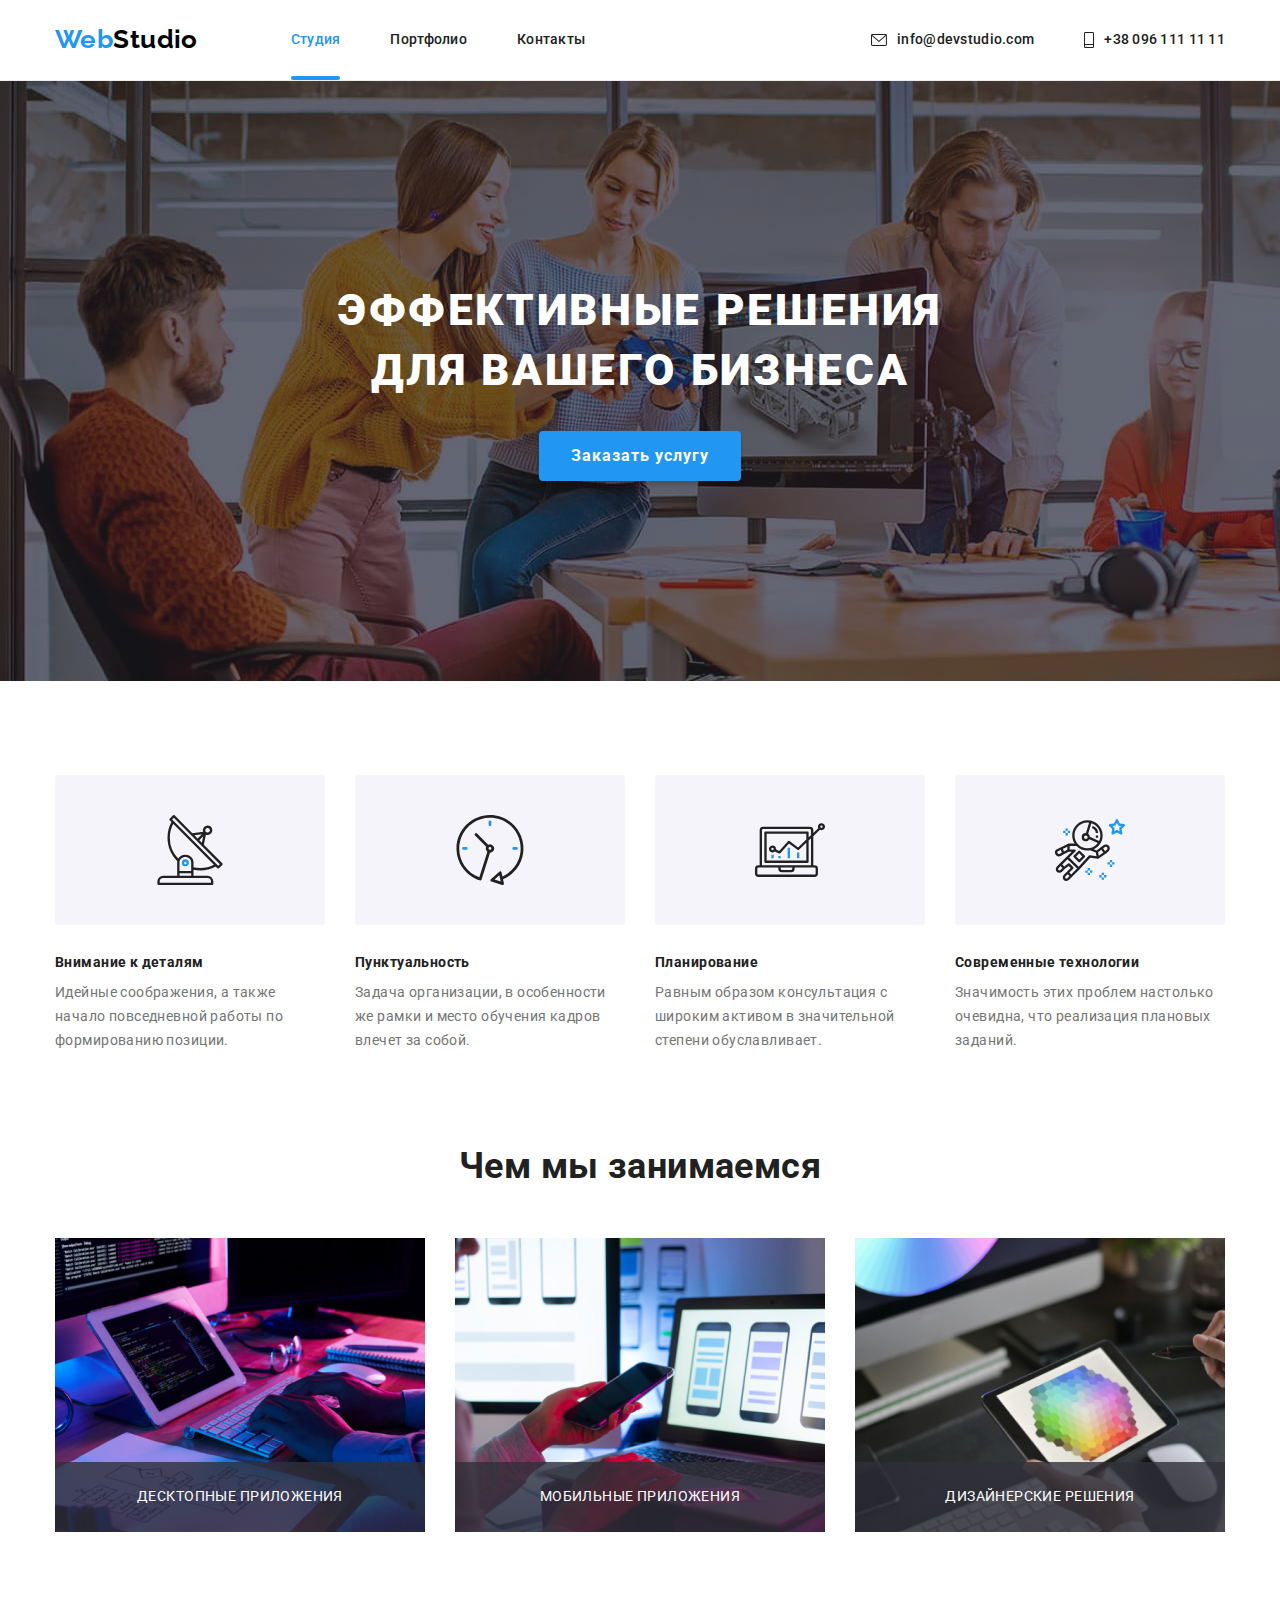
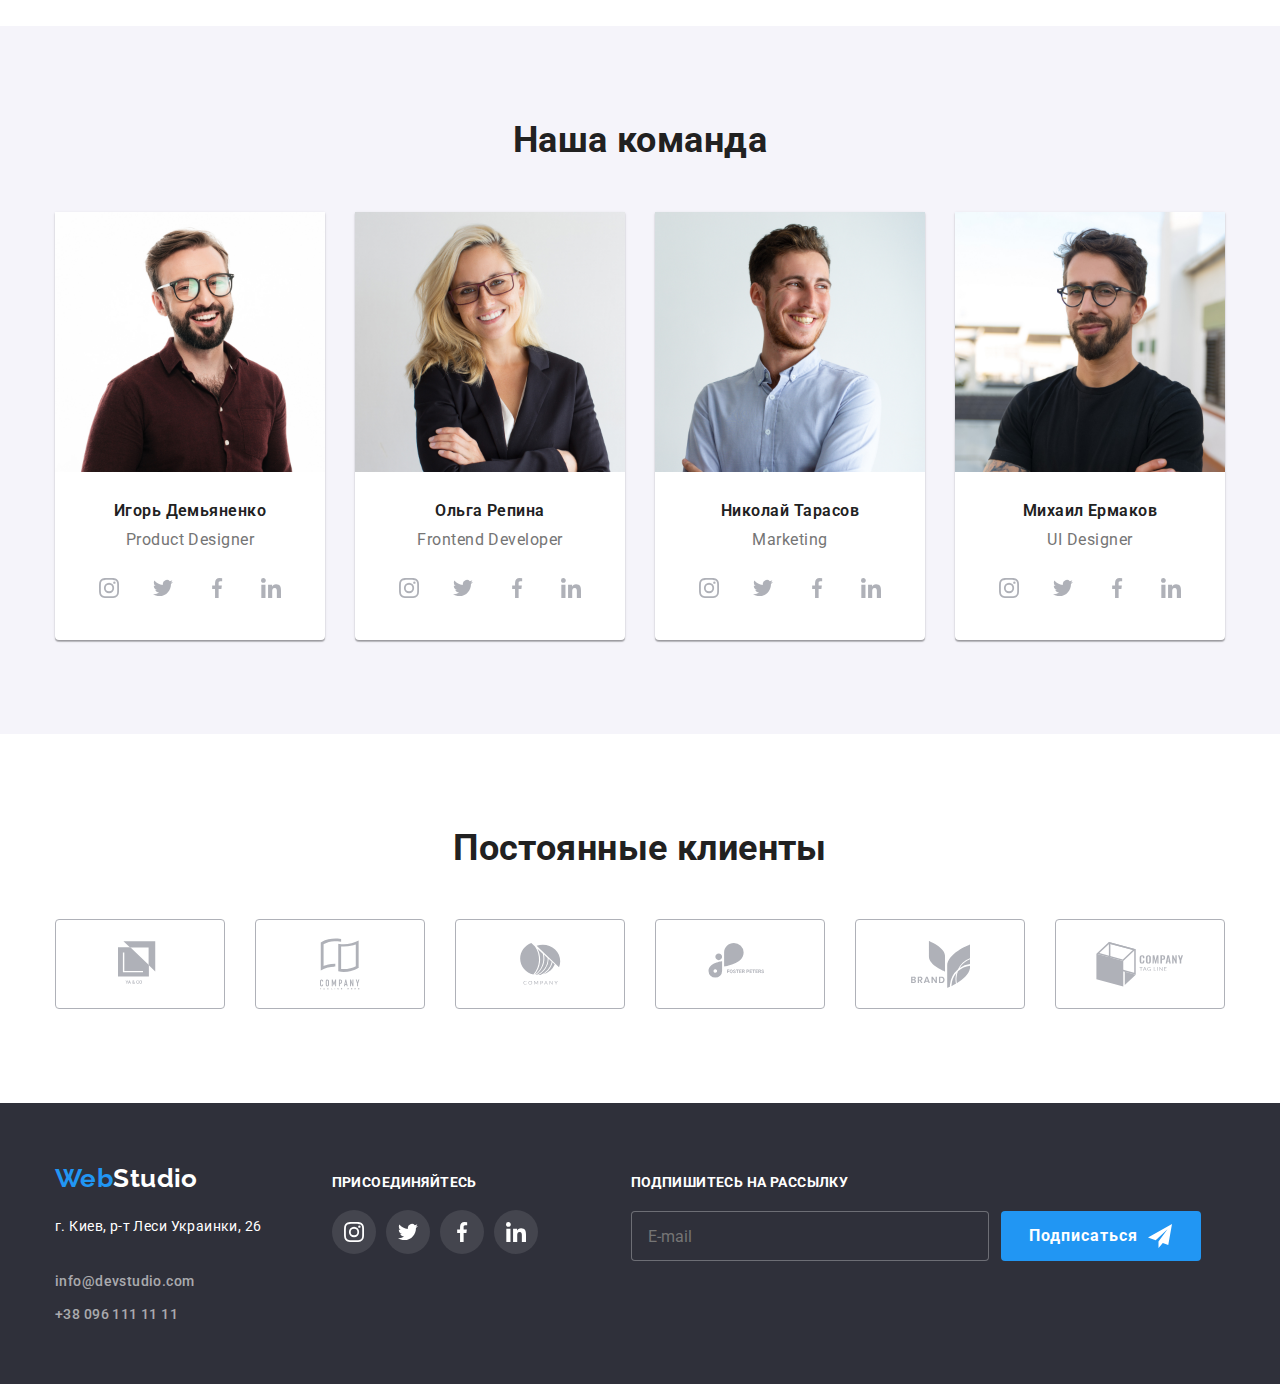
==== commit dbac7e35: "Добавлены SCSS файлы" ====
--- a/index.html
+++ b/index.html
@@ -10,7 +10,7 @@
       rel="stylesheet"
     />
     <link rel="stylesheet" href="./css/modern-normalize.css" />
-    <link rel="stylesheet" href="./css/styles.css" />
+    <link rel="stylesheet" href="./css/main.css" />
   </head>
   <body>
     <!-- Шапка сайта -->
@@ -60,10 +60,10 @@
 
       <section class="hero">
         <div class="hero__container">
-          <h1 class="hero-title">
+          <h1 class="hero__title">
             ЭФФЕКТИВНЫЕ РЕШЕНИЯ <br />ДЛЯ ВАШЕГО БИЗНЕСА
           </h1>
-          <button class="hero-studio" data-modal-open>Заказать услугу</button>
+          <button class="hero__button" data-modal-open>Заказать услугу</button>
         </div>
       </section>
       <!-- Особенности -->
@@ -76,12 +76,12 @@
           <ul class="feature__list">
             <li class="feature__list__item">
               <div class="feature__container__icon">
-                <svg class="feature-icon">
+                <svg class="feature__icon">
                   <use href="./images/icons2.svg#icon-antenna"></use>
                 </svg>
               </div>
 
-              <h3 class="section-title__heading">Внимание к деталям</h3>
+              <h3 class="section__title__heading">Внимание к деталям</h3>
               <p class="feature__list__text">
                 Идейные соображения, а также начало повседневной работы по
                 формированию позиции.
@@ -89,12 +89,12 @@
             </li>
             <li class="feature__list__item">
               <div class="feature__container__icon">
-                <svg class="feature-icon">
+                <svg class="feature__icon">
                   <use href="./images/icons2.svg#icon-clock"></use>
                 </svg>
               </div>
 
-              <h3 class="section-title__heading">Пунктуальность</h3>
+              <h3 class="section__title__heading">Пунктуальность</h3>
               <p class="feature__list__text">
                 Задача организации, в особенности же рамки и место обучения
                 кадров влечет за собой.
@@ -102,12 +102,12 @@
             </li>
             <li class="feature__list__item">
               <div class="feature__container__icon">
-                <svg class="feature-icon">
+                <svg class="feature__icon">
                   <use href="./images/icons2.svg#icon-diagram"></use>
                 </svg>
               </div>
 
-              <h3 class="section-title__heading">Планирование</h3>
+              <h3 class="section__title__heading">Планирование</h3>
               <p class="feature__list__text">
                 Равным образом консультация с широким активом в значительной
                 степени обуславливает.
@@ -115,12 +115,12 @@
             </li>
             <li class="feature__list__item">
               <div class="feature__container__icon">
-                <svg class="feature-icon">
+                <svg class="feature__icon">
                   <use href="./images/icons2.svg#icon-astronaut"></use>
                 </svg>
               </div>
 
-              <h3 class="section-title__heading">Современные технологии</h3>
+              <h3 class="section__title__heading">Современные технологии</h3>
               <p class="feature__list__text">
                 Значимость этих проблем настолько очевидна, что реализация
                 плановых заданий.
@@ -498,67 +498,67 @@
 
     <div class="backdrop is-hidden" data-modal>
       <div class="modal">
-        <p class="modal-text">Оставьте свои данные, мы вам перезвоним</p>
-        <form class="modal-form">
-          <label for="username" class="modal-label">Имя</label>
-          <div class="input-wraper">
+        <p class="modal__text">Оставьте свои данные, мы вам перезвоним</p>
+        <form class="modal__form">
+          <label for="username" class="modal__label">Имя</label>
+          <div class="input__wraper">
             <input
               type="text"
               name="username"
               id="username"
-              class="modal-input"
+              class="modal__input"
             />
-            <svg class="input-icon" width="18" height="18">
+            <svg class="input__icon" width="18" height="18">
               <use href="./images/icons2.svg#icon-person-black"></use>
             </svg>
           </div>
 
-          <label for="tel" class="modal-label">Телефон</label>
-          <div class="input-wraper">
-            <input type="tel" name="tel" id="tel" class="modal-input" />
-            <svg class="input-icon" width="18" height="18">
+          <label for="tel" class="modal__label">Телефон</label>
+          <div class="input__wraper">
+            <input type="tel" name="tel" id="tel" class="modal__input" />
+            <svg class="input__icon" width="18" height="18">
               <use href="./images/icons2.svg#icon-phone-black"></use>
             </svg>
           </div>
-          <label for="email" class="modal-label">Почта</label>
-          <div class="input-wraper">
-            <input type="email" name="email" id="email" class="modal-input" />
-            <svg class="input-icon" width="18" height="18">
+          <label for="email" class="modal__label">Почта</label>
+          <div class="input__wraper">
+            <input type="email" name="email" id="email" class="modal__input" />
+            <svg class="input__icon" width="18" height="18">
               <use href="./images/icons2.svg#icon-email-black"></use>
             </svg>
           </div>
-          <label class="modal-label">
+          <label class="modal__label">
             Комментарий
 
             <textarea
               name="feedback"
               rows="10"
               placeholder="Введите текст"
-              class="modal-input feedback"
+              class="modal__input feedback"
             ></textarea>
           </label>
         </form>
 
         <form class="checkbox">
-          <label class="checkbox-label">
-            <input class="checkbox-input" type="checkbox" />
-            <span class="checkbox-text"
+          <label class="checkbox__label">
+            <input class="checkbox__input" type="checkbox" />
+            <span class="checkbox__text"
               >Соглашаюсь с рассылкой и принимаю
-              <a class="checkbox-link" href="#">Условия договора</a>
+              <a class="checkbox__link" href="#">Условия договора</a>
             </span>
-            <svg class="check-icon" width="16" height="15">
+            <svg class="check__icon" width="16" height="15">
               <use href="./images/icons2.svg#icon-check"></use>
             </svg>
-            <svg class="uncheck-icon" width="16" height="15">
+            <svg class="uncheck__icon" width="16" height="15">
               <use href="./images/icons2.svg#icon-uncheck"></use>
             </svg>
           </label>
         </form>
 
-        <button class="modal-btn" type="submit">Отправить</button>
-
-        <button class="modal-close" data-modal-close>
-          <svg class="close-icon" width="18px" height="18px">
+        <button class="modal__btn" type="submit">Отправить</button>
+
+        <button class="modal__close" data-modal-close>
+          <svg class="close__icon" width="18px" height="18px">
             <use href="./images/icons2.svg#icon-close"></use>
           </svg>
         </button>
--- a/css/main.css
+++ b/css/main.css
@@ -0,0 +1,1101 @@
+@charset "UTF-8";
+*,
+*::before,
+*::after {
+  -webkit-box-sizing: border-box;
+          box-sizing: border-box;
+}
+
+h1,
+h2,
+h3,
+h4,
+h5,
+h6,
+p {
+  margin-top: 0;
+  margin-bottom: 0;
+  color: var(--primary-text-color);
+}
+
+img {
+  display: block;
+  max-width: 100%;
+  height: auto;
+}
+
+ul {
+  padding: 0;
+  margin: 0;
+  list-style: none;
+}
+
+body {
+  background-color: var(--white-color);
+  color: var(--primary-text-color);
+  font-family: Roboto, sans-serif;
+  font-size: 14px;
+  line-height: 1.7;
+  letter-spacing: 0.03em;
+}
+
+.container {
+  width: 1200px;
+  margin: 0 auto;
+  padding: 0 15px;
+}
+
+/* основной цвет текста #757575 */
+/* вторичный цвет текста #212121 */
+:root {
+  --primary-text-color: #757575;
+  --tittle-text-color-black: #212121;
+  --white-color: #ffffff;
+  --blue-color: #2196f3;
+}
+
+.logo {
+  color: #000000;
+  font-family: Raleway, sans-serif;
+  font-weight: bold;
+  font-size: 26px;
+  line-height: 1.19;
+  text-decoration: none;
+  padding-top: 24px;
+  padding-bottom: 25px;
+}
+
+.logo-web {
+  color: var(--blue-color);
+}
+
+.page__header {
+  border-bottom: 1px solid #ececec;
+}
+
+.page__header__container {
+  display: -webkit-box;
+  display: -ms-flexbox;
+  display: flex;
+  -webkit-box-align: center;
+      -ms-flex-align: center;
+          align-items: center;
+  margin-bottom: 0;
+  -webkit-box-pack: justify;
+      -ms-flex-pack: justify;
+          justify-content: space-between;
+}
+
+.header__nav {
+  display: -webkit-box;
+  display: -ms-flexbox;
+  display: flex;
+  -webkit-box-align: center;
+      -ms-flex-align: center;
+          align-items: center;
+}
+
+/* Site nav */
+.site__nav {
+  display: -webkit-box;
+  display: -ms-flexbox;
+  display: flex;
+  margin-left: 93px;
+}
+
+.site__nav .site__nav__item:not(:last-child) {
+  margin-right: 50px;
+}
+
+.site__nav .site__nav__link {
+  padding-top: 32px;
+  padding-bottom: 32px;
+  position: relative;
+}
+
+.site__nav .site__nav__link:hover,
+.site__nav .site__nav__link:focus {
+  color: var(--blue-color);
+  -webkit-transition: color 250ms cubic-bezier(0.4, 0, 0.2, 1);
+  transition: color 250ms cubic-bezier(0.4, 0, 0.2, 1);
+}
+
+.site__nav .site__nav__link {
+  color: var(--tittle-text-color-black);
+  font-weight: 500;
+  font-size: 14px;
+  line-height: 1.14;
+  letter-spacing: 0.02em;
+  text-decoration: none;
+}
+
+.site__nav .site__nav__link.current::after {
+  position: absolute;
+  bottom: 0;
+  content: '';
+  display: block;
+  width: 100%;
+  height: 4px;
+  margin-top: 28px;
+  background-color: var(--blue-color);
+  border-radius: 2px;
+}
+
+.site__nav .site__nav__link.current {
+  color: var(--blue-color);
+  position: relative;
+}
+
+.site__nav__item .site__nav__link {
+  display: -webkit-box;
+  display: -ms-flexbox;
+  display: flex;
+  -webkit-box-align: center;
+      -ms-flex-align: center;
+          align-items: center;
+}
+
+.site__nav__link {
+  display: -webkit-box;
+  display: -ms-flexbox;
+  display: flex;
+  -webkit-box-align: center;
+      -ms-flex-align: center;
+          align-items: center;
+  color: var(--tittle-text-color-black);
+  font-weight: 500;
+  font-size: 14px;
+  line-height: 1.14;
+  letter-spacing: 0.02em;
+  text-decoration: none;
+}
+
+.site__nav__contacts {
+  display: -webkit-box;
+  display: -ms-flexbox;
+  display: flex;
+  -webkit-box-align: center;
+      -ms-flex-align: center;
+          align-items: center;
+  color: var(--tittle-text-color-black);
+  font-weight: 500;
+  font-size: 14px;
+  line-height: 1.14;
+  letter-spacing: 0.02em;
+  text-decoration: none;
+}
+
+.site__nav__contacts .site__nav__contacts__item:not(:last-child) {
+  margin-right: 50px;
+}
+
+.site__nav__contacts .site__nav__link:hover,
+.site__nav__contacts .site__nav__link:focus {
+  color: var(--blue-color);
+  -webkit-transition: color 250ms cubic-bezier(0.4, 0, 0.2, 1);
+  transition: color 250ms cubic-bezier(0.4, 0, 0.2, 1);
+}
+
+.mailto__icon,
+.tel__icon {
+  margin-right: 10px;
+  fill: currentColor;
+}
+
+.hero {
+  background-color: #2f303a;
+  background-repeat: no-repeat;
+  background-position: center;
+}
+
+.hero__container {
+  max-width: 1600px;
+  min-height: 600px;
+  margin-left: auto;
+  margin-right: auto;
+  text-align: center;
+  display: -webkit-box;
+  display: -ms-flexbox;
+  display: flex;
+  -webkit-box-orient: vertical;
+  -webkit-box-direction: normal;
+      -ms-flex-direction: column;
+          flex-direction: column;
+  -webkit-box-pack: center;
+      -ms-flex-pack: center;
+          justify-content: center;
+  -webkit-box-align: center;
+      -ms-flex-align: center;
+          align-items: center;
+  background-image: -webkit-gradient(linear, left top, right top, from(rgba(47, 48, 58, 0.4)), to(rgba(47, 48, 58, 0.4))), url("../images/hero.jpg");
+  background-image: linear-gradient(to right, rgba(47, 48, 58, 0.4), rgba(47, 48, 58, 0.4)), url("../images/hero.jpg");
+}
+
+.hero__title {
+  color: var(--white-color);
+  font-weight: 900;
+  font-size: 44px;
+  line-height: 1.36;
+  letter-spacing: 0.06em;
+  text-align: center;
+  margin-top: 200px;
+  margin-bottom: 30px;
+}
+
+/* Кнопка заказать услугу */
+.hero__button {
+  display: block;
+  margin-bottom: 200px;
+  padding: 10px 32px;
+  text-decoration: none;
+  font-weight: 700;
+  color: var(--white-color);
+  font-size: 16px;
+  line-height: 1.87;
+  letter-spacing: 0.06em;
+  background-color: var(--blue-color);
+  -webkit-box-shadow: 0px 4px 4px rgba(0, 0, 0, 0.15);
+          box-shadow: 0px 4px 4px rgba(0, 0, 0, 0.15);
+  border-radius: 4px;
+  border: none;
+  text-align: center;
+  cursor: pointer;
+}
+
+.section {
+  padding-top: 94px;
+}
+
+.section__feature {
+  padding-top: 94px;
+}
+
+.feature__list {
+  display: -webkit-box;
+  display: -ms-flexbox;
+  display: flex;
+  -ms-flex-wrap: wrap;
+      flex-wrap: wrap;
+  margin-left: -30px;
+}
+
+.feature__list__item {
+  -ms-flex-preferred-size: calc(100% / 4 - 30px);
+      flex-basis: calc(100% / 4 - 30px);
+  margin-left: 30px;
+}
+
+.section__title__heading {
+  margin-top: 0;
+  margin-bottom: 10px;
+  color: var(--tittle-text-color-black);
+  font-weight: 700;
+  font-size: 14px;
+  line-height: 1.14;
+  padding-top: 30px;
+}
+
+.feature__container__icon {
+  display: block;
+  -ms-flex-wrap: wrap;
+      flex-wrap: wrap;
+  background-color: #f5f4fa;
+  border-radius: 4px;
+}
+
+.feature__icon {
+  width: 70px;
+  margin: auto;
+  display: -webkit-box;
+  display: -ms-flexbox;
+  display: flex;
+}
+
+.feature__list__text {
+  margin-top: 0;
+  margin-bottom: 0;
+  font-weight: 400;
+  font-size: 14px;
+  line-height: 1.7;
+}
+
+.section__direction {
+  padding-top: 94px;
+}
+
+.section__direction__heading {
+  color: var(--tittle-text-color-black);
+  font-weight: 700;
+  font-size: 36px;
+  line-height: 1.16;
+  text-align: center;
+}
+
+.direction__card__set {
+  display: -webkit-box;
+  display: -ms-flexbox;
+  display: flex;
+  -ms-flex-wrap: wrap;
+      flex-wrap: wrap;
+  padding-bottom: 94px;
+  padding-top: 50px;
+  margin-left: -30px;
+}
+
+.direction__card-set__item {
+  -ms-flex-preferred-size: calc(100% / 3 - 30px);
+      flex-basis: calc(100% / 3 - 30px);
+  margin-left: 30px;
+}
+
+.card-set-thumb {
+  position: relative;
+}
+
+.card-set-thumb-text {
+  position: absolute;
+  bottom: 0;
+  width: 100%;
+  height: 70px;
+  display: -webkit-box;
+  display: -ms-flexbox;
+  display: flex;
+  -webkit-box-pack: center;
+      -ms-flex-pack: center;
+          justify-content: center;
+  -webkit-box-align: center;
+      -ms-flex-align: center;
+          align-items: center;
+  background-color: rgba(47, 48, 58, 0.8);
+  color: var(--white-color);
+  font-size: 14px;
+  line-height: 1.14;
+  text-transform: uppercase;
+}
+
+.section__command {
+  background-color: #f5f4fa;
+}
+
+.section__command__container {
+  padding-top: 94px;
+}
+
+.section__command__heading {
+  color: var(--tittle-text-color-black);
+  font-weight: 700;
+  font-size: 36px;
+  line-height: 1.16;
+  text-align: center;
+}
+
+.card__group {
+  display: -webkit-box;
+  display: -ms-flexbox;
+  display: flex;
+  -ms-flex-wrap: wrap;
+      flex-wrap: wrap;
+  padding-top: 50px;
+  padding-bottom: 94px;
+  margin-left: -30px;
+}
+
+.card__group__item {
+  -ms-flex-preferred-size: calc(100% / 4 - 30px);
+      flex-basis: calc(100% / 4 - 30px);
+  margin-left: 30px;
+}
+
+.card__group__item,
+.card__group__link {
+  background-color: var(--white-color);
+  text-decoration: none;
+  -webkit-box-shadow: 0px 1px 3px rgba(0, 0, 0, 0.12), 0px 1px 1px rgba(0, 0, 0, 0.14), 0px 2px 1px rgba(0, 0, 0, 0.2);
+          box-shadow: 0px 1px 3px rgba(0, 0, 0, 0.12), 0px 1px 1px rgba(0, 0, 0, 0.14), 0px 2px 1px rgba(0, 0, 0, 0.2);
+  border-radius: 0px 0px 4px 4px;
+}
+
+.card__group__title {
+  color: var(--tittle-text-color-black);
+  font-weight: 600;
+  font-size: 16px;
+  line-height: 1.18;
+  letter-spacing: 0.03em;
+  padding-top: 30px;
+  padding-bottom: 10px;
+  text-align: center;
+}
+
+.card__group__text {
+  color: var(--primary-text-color);
+  font-size: 16px;
+  line-height: 1.18;
+  letter-spacing: 0.03em;
+  text-align: center;
+}
+
+.social__list {
+  display: -webkit-box;
+  display: -ms-flexbox;
+  display: flex;
+  -webkit-box-pack: justify;
+      -ms-flex-pack: justify;
+          justify-content: space-between;
+  text-align: center;
+  padding: 16px 32px 30px 32px;
+}
+
+.social__link {
+  display: -webkit-box;
+  display: -ms-flexbox;
+  display: flex;
+  -webkit-box-align: center;
+      -ms-flex-align: center;
+          align-items: center;
+  -webkit-box-pack: center;
+      -ms-flex-pack: center;
+          justify-content: center;
+  border-radius: 50%;
+  width: 44px;
+  height: 44px;
+  fill: #afb1b8;
+}
+
+.social__link:hover, .social__link:focus {
+  background-color: var(--blue-color);
+  fill: var(--white-color);
+}
+
+.client__container {
+  padding-top: 94px;
+  padding-bottom: 94px;
+}
+
+.client__title {
+  color: var(--tittle-text-color-black);
+  font-weight: 700;
+  font-size: 36px;
+  line-height: 1.16;
+  text-align: center;
+}
+
+.client__list {
+  display: -webkit-box;
+  display: -ms-flexbox;
+  display: flex;
+  -webkit-box-align: center;
+      -ms-flex-align: center;
+          align-items: center;
+  margin-top: 50px;
+}
+
+.client__list__item {
+  height: 90px;
+  width: 170px;
+}
+
+.client__list__item:not(:first-child) {
+  margin-left: 30px;
+}
+
+.client__link {
+  display: -webkit-box;
+  display: -ms-flexbox;
+  display: flex;
+  -webkit-box-align: center;
+      -ms-flex-align: center;
+          align-items: center;
+  -webkit-box-pack: center;
+      -ms-flex-pack: center;
+          justify-content: center;
+  width: 100%;
+  height: 100%;
+  border: 1px solid #afb1b8;
+  border-radius: 4px;
+  fill: #afb1b8;
+}
+
+.client__link:hover, .client__link:focus {
+  border: 1px solid var(--blue-color);
+  border-radius: 4px;
+  fill: var(--blue-color);
+  -webkit-transition: fill 250ms cubic-bezier(0.4, 0, 0.2, 1), border 250ms cubic-bezier(0.4, 0, 0.2, 1), border-radius 250ms cubic-bezier(0.4, 0, 0.2, 1);
+  transition: fill 250ms cubic-bezier(0.4, 0, 0.2, 1), border 250ms cubic-bezier(0.4, 0, 0.2, 1), border-radius 250ms cubic-bezier(0.4, 0, 0.2, 1);
+}
+
+.projects__section {
+  padding-top: 94px;
+  padding-bottom: 94px;
+}
+
+/* Кнопки фильтров */
+.projects__btn {
+  display: -webkit-box;
+  display: -ms-flexbox;
+  display: flex;
+  -webkit-box-align: center;
+      -ms-flex-align: center;
+          align-items: center;
+  -webkit-box-pack: center;
+      -ms-flex-pack: center;
+          justify-content: center;
+  margin-bottom: 50px;
+}
+
+.projects__btn__item:not(:last-child) {
+  margin-right: 8px;
+}
+
+.btn__filter {
+  border: none;
+  padding: 6px 22px;
+  font-size: 16px;
+  line-height: 1.6;
+  text-align: center;
+  border-radius: 4px;
+  background: #f5f4fa;
+}
+
+.btn__filter:hover, .btn__filter:focus {
+  color: var(--white-color);
+  background-color: var(--blue-color);
+  -webkit-box-shadow: 0px 3px 1px rgba(0, 0, 0, 0.1), 0px 1px 2px rgba(0, 0, 0, 0.08), 0px 2px 2px rgba(0, 0, 0, 0.12);
+          box-shadow: 0px 3px 1px rgba(0, 0, 0, 0.1), 0px 1px 2px rgba(0, 0, 0, 0.08), 0px 2px 2px rgba(0, 0, 0, 0.12);
+  border-radius: 4px;
+  -webkit-transition: background-color 250ms cubic-bezier(0.4, 0, 0.2, 1), color 250ms cubic-bezier(0.4, 0, 0.2, 1);
+  transition: background-color 250ms cubic-bezier(0.4, 0, 0.2, 1), color 250ms cubic-bezier(0.4, 0, 0.2, 1);
+}
+
+/* ===Карточки работ===  */
+.card__work {
+  display: -webkit-box;
+  display: -ms-flexbox;
+  display: flex;
+  -ms-flex-wrap: wrap;
+      flex-wrap: wrap;
+  margin-left: -30px;
+  margin-top: -30px;
+}
+
+.card__work__item {
+  -ms-flex-preferred-size: calc((100% - 90px) / 3);
+      flex-basis: calc((100% - 90px) / 3);
+  margin-left: 30px;
+  margin-top: 30px;
+  border: 1px solid #eeeeee;
+}
+
+.card__work__item:hover, .card__work__item:focus {
+  -webkit-box-shadow: 0px 1px 1px rgba(0, 0, 0, 0.12), 0px 4px 4px rgba(0, 0, 0, 0.06), 1px 4px 6px rgba(0, 0, 0, 0.16);
+          box-shadow: 0px 1px 1px rgba(0, 0, 0, 0.12), 0px 4px 4px rgba(0, 0, 0, 0.06), 1px 4px 6px rgba(0, 0, 0, 0.16);
+  -webkit-transition: -webkit-box-shadow 250ms cubic-bezier(0.4, 0, 0.2, 1);
+  transition: -webkit-box-shadow 250ms cubic-bezier(0.4, 0, 0.2, 1);
+  transition: box-shadow 250ms cubic-bezier(0.4, 0, 0.2, 1);
+  transition: box-shadow 250ms cubic-bezier(0.4, 0, 0.2, 1), -webkit-box-shadow 250ms cubic-bezier(0.4, 0, 0.2, 1);
+}
+
+/* ===Overlay=== */
+.card__work__thumb {
+  position: relative;
+  overflow: hidden;
+}
+
+.card__work__thumb:hover .work__thumb__overlay {
+  opacity: 1;
+  -webkit-transform: translateY(0);
+          transform: translateY(0);
+  -webkit-transition: -webkit-transform 250ms cubic-bezier(0.4, 0, 0.2, 1);
+  transition: -webkit-transform 250ms cubic-bezier(0.4, 0, 0.2, 1);
+  transition: transform 250ms cubic-bezier(0.4, 0, 0.2, 1);
+  transition: transform 250ms cubic-bezier(0.4, 0, 0.2, 1), -webkit-transform 250ms cubic-bezier(0.4, 0, 0.2, 1);
+}
+
+.work__thumb__link {
+  text-decoration: none;
+}
+
+.work__thumb__card {
+  overflow: hidden;
+  position: relative;
+}
+
+.work__thumb__overlay {
+  position: absolute;
+  top: 0;
+  left: 0;
+  width: 100%;
+  height: 100%;
+  background-color: rgba(33, 150, 243, 0.9);
+  -webkit-transform: translateY(100%);
+          transform: translateY(100%);
+  -webkit-transition: -webkit-transform 250ms cubic-bezier(0.4, 0, 0.2, 1);
+  transition: -webkit-transform 250ms cubic-bezier(0.4, 0, 0.2, 1);
+  transition: transform 250ms cubic-bezier(0.4, 0, 0.2, 1);
+  transition: transform 250ms cubic-bezier(0.4, 0, 0.2, 1), -webkit-transform 250ms cubic-bezier(0.4, 0, 0.2, 1);
+  opacity: 0;
+}
+
+.work__thumb__text__overlay {
+  margin: 0;
+  padding: 63px 20px;
+  font-size: 18px;
+  line-height: 28px;
+  letter-spacing: 0.03em;
+  color: var(--white-color);
+}
+
+.card__work__section {
+  padding: 20px 24px;
+}
+
+.card__work__section__title {
+  color: var(--tittle-text-color-black);
+  font-weight: 700;
+  font-size: 18px;
+  line-height: 2;
+  letter-spacing: 0.06em;
+}
+
+.card__work__section__text {
+  color: var(--primary-text-color);
+  font-size: 16px;
+  line-height: 1.875;
+  letter-spacing: 0.03em;
+}
+
+/* ====Footer=== */
+.footer {
+  background-color: #2f303a;
+}
+
+.footer__container {
+  display: -webkit-box;
+  display: -ms-flexbox;
+  display: flex;
+  -webkit-box-align: baseline;
+      -ms-flex-align: baseline;
+          align-items: baseline;
+}
+
+.footer__adress__container {
+  padding-top: 60px;
+  display: -webkit-box;
+  display: -ms-flexbox;
+  display: flex;
+  -webkit-box-orient: vertical;
+  -webkit-box-direction: normal;
+      -ms-flex-direction: column;
+          flex-direction: column;
+  -webkit-box-pack: start;
+      -ms-flex-pack: start;
+          justify-content: flex-start;
+  -webkit-box-align: start;
+      -ms-flex-align: start;
+          align-items: flex-start;
+}
+
+.footer__logo {
+  color: var(--white-color);
+  font-family: Raleway, sans-serif;
+  font-weight: bold;
+  font-size: 26px;
+  line-height: 1.19;
+  text-decoration: none;
+  padding-bottom: 20px;
+}
+
+.contacts__adress {
+  font-size: 14px;
+  line-height: 24px;
+  letter-spacing: 0.03em;
+  color: var(--white-color);
+}
+
+.footer__contacts {
+  padding-top: 22px;
+  padding-bottom: 58px;
+}
+
+.footer__contacts__item {
+  padding-top: 9px;
+}
+
+.footer__contacts__link {
+  font-weight: 500;
+  font-size: 14px;
+  line-height: 1.14;
+  letter-spacing: 0.03em;
+  text-decoration: none;
+  color: rgba(255, 255, 255, 0.6);
+}
+
+.footer__contacts__link:hover, .footer__contacts__link:focus {
+  color: var(--blue-color);
+  -webkit-transition: color 250ms cubic-bezier(0.4, 0, 0.2, 1);
+  transition: color 250ms cubic-bezier(0.4, 0, 0.2, 1);
+}
+
+/* ===Присоединяйтесь=== */
+.footer__social {
+  padding-left: 70px;
+  -webkit-box-align: baseline;
+      -ms-flex-align: baseline;
+          align-items: baseline;
+}
+
+.footer__social__title {
+  font-weight: bold;
+  font-size: 14px;
+  letter-spacing: 0.03em;
+  line-height: 16px;
+  text-transform: uppercase;
+  color: var(--white-color);
+}
+
+.footer__social__group {
+  display: -webkit-box;
+  display: -ms-flexbox;
+  display: flex;
+  -webkit-box-pack: justify;
+      -ms-flex-pack: justify;
+          justify-content: space-between;
+  text-align: center;
+  padding-top: 20px;
+  width: 206px;
+}
+
+.footer__social__list {
+  background: rgba(255, 255, 255, 0.1);
+  border-radius: 50%;
+}
+
+.footer__social__link {
+  display: -webkit-box;
+  display: -ms-flexbox;
+  display: flex;
+  -webkit-box-align: center;
+      -ms-flex-align: center;
+          align-items: center;
+  -webkit-box-pack: center;
+      -ms-flex-pack: center;
+          justify-content: center;
+  border-radius: 50%;
+  width: 44px;
+  height: 44px;
+  fill: #afb1b8;
+}
+
+.footer__social__link:hover, .footer__social__link:focus {
+  background-color: var(--blue-color);
+  fill: var(--white-color);
+}
+
+.footer__social__icon {
+  fill: var(--white-color);
+}
+
+/* ====Mailing==== */
+.mailing__container {
+  margin-left: 93px;
+}
+
+.mailing__text {
+  margin: 0;
+  padding: 0;
+  color: var(--white-color);
+  font-weight: 700;
+  font-size: 14px;
+  line-height: 1.14;
+  text-transform: uppercase;
+}
+
+.mailing__form {
+  display: -webkit-box;
+  display: -ms-flexbox;
+  display: flex;
+  -webkit-box-align: center;
+      -ms-flex-align: center;
+          align-items: center;
+  -webkit-box-pack: center;
+      -ms-flex-pack: center;
+          justify-content: center;
+  margin-top: 20px;
+}
+
+.mailing__label {
+  display: inline-block;
+}
+
+.mailing__input {
+  padding: 15px 16px;
+  width: 358px;
+  height: 50px;
+  background-color: #2f303a;
+  border: 1px solid rgba(255, 255, 255, 0.3);
+  border-radius: 4px;
+  color: rgba(255, 255, 255, 0.6);
+  font-size: 16px;
+  line-height: 1.25;
+}
+
+.subscribe__btn {
+  display: -webkit-box;
+  display: -ms-flexbox;
+  display: flex;
+  -webkit-box-pack: center;
+      -ms-flex-pack: center;
+          justify-content: center;
+  -webkit-box-align: center;
+      -ms-flex-align: center;
+          align-items: center;
+  margin-left: 12px;
+  padding-top: 10px;
+  padding-bottom: 10px;
+  width: 200px;
+  height: 50px;
+  color: var(--white-color);
+  background-color: var(--blue-color);
+  font-weight: 700;
+  font-size: 16px;
+  line-height: 1.87;
+  letter-spacing: 0.06em;
+  border: 1px solid transparent;
+  border-radius: 4px;
+}
+
+.send__icon {
+  margin-left: 10px;
+  fill: currentColor;
+}
+
+.backdrop {
+  position: fixed;
+  top: 0;
+  left: 0;
+  width: 100%;
+  height: 100%;
+  background: rgba(0, 0, 0, 0.2);
+  opacity: 1;
+  -webkit-transition: opacity 250ms cubic-bezier(0.4, 0, 0.2, 1);
+  transition: opacity 250ms cubic-bezier(0.4, 0, 0.2, 1);
+}
+
+.backdrop.is-hidden {
+  opacity: 0;
+  pointer-events: none;
+}
+
+.backdrop.is-hidden .modal {
+  -webkit-transform: translate(-50%, -50%) scale(1.1);
+          transform: translate(-50%, -50%) scale(1.1);
+}
+
+.modal {
+  margin-top: 20px;
+  position: absolute;
+  top: 50%;
+  left: 50%;
+  -webkit-transform: translate(-50%, -50%) scale(1.1);
+          transform: translate(-50%, -50%) scale(1.1);
+  overflow: auto;
+  padding: 40px;
+  max-width: 528px;
+  width: 100%;
+  max-height: 100vh;
+  background-color: var(--white-color);
+  -webkit-box-shadow: 0px 1px 3px rgba(0, 0, 0, 0.12), 0px 1px 1px rgba(0, 0, 0, 0.14), 0px 2px 1px rgba(0, 0, 0, 0.2);
+          box-shadow: 0px 1px 3px rgba(0, 0, 0, 0.12), 0px 1px 1px rgba(0, 0, 0, 0.14), 0px 2px 1px rgba(0, 0, 0, 0.2);
+  border-radius: 4px;
+  -webkit-transition: opacity 250ms cubic-bezier(0.4, 0, 0.2, 1);
+  transition: opacity 250ms cubic-bezier(0.4, 0, 0.2, 1);
+}
+
+.modal__text {
+  margin: 0;
+  padding: 0;
+  font-weight: 700;
+  font-size: 20px;
+  line-height: 1.15;
+}
+
+.modal__form {
+  display: -webkit-box;
+  display: -ms-flexbox;
+  display: flex;
+  -webkit-box-orient: vertical;
+  -webkit-box-direction: normal;
+      -ms-flex-direction: column;
+          flex-direction: column;
+  margin-top: 12px;
+}
+
+.modal__label {
+  display: -webkit-box;
+  display: -ms-flexbox;
+  display: flex;
+  -webkit-box-orient: vertical;
+  -webkit-box-direction: normal;
+      -ms-flex-direction: column;
+          flex-direction: column;
+  font-weight: normal;
+  font-size: 12px;
+  line-height: 1.16;
+  letter-spacing: 0.01em;
+  color: var(--primary-text-color);
+}
+
+.modal__label:not(:first-child) {
+  margin-top: 10px;
+}
+
+.input__wraper {
+  position: relative;
+}
+
+.modal__input {
+  margin-top: 4px;
+  padding: 11px 42px;
+  width: 100%;
+  border: 1px solid rgba(33, 33, 33, 0.2);
+  border-radius: 4px;
+  -webkit-transition: border-color 250ms cubic-bezier(0.4, 0, 0.2, 1);
+  transition: border-color 250ms cubic-bezier(0.4, 0, 0.2, 1);
+}
+
+.modal__input:focus {
+  border: 1px solid var(--blue-color);
+  outline: none;
+}
+
+.modal__input:focus ~ .input__icon {
+  border-radius: 4px;
+  fill: var(--blue-color);
+}
+
+.modal__close {
+  position: absolute;
+  top: 8px;
+  right: 8px;
+  display: -webkit-box;
+  display: -ms-flexbox;
+  display: flex;
+  -webkit-box-align: center;
+      -ms-flex-align: center;
+          align-items: center;
+  -webkit-box-pack: center;
+      -ms-flex-pack: center;
+          justify-content: center;
+  width: 30px;
+  height: 30px;
+  margin-left: auto;
+  background: var(--white-color);
+  border: 1px solid rgba(0, 0, 0, 0.1);
+  border-radius: 50%;
+  cursor: pointer;
+}
+
+.modal__close:hover, .modal__close:focus {
+  background: var(--white-color);
+  border: 1px solid rgba(0, 0, 0, 0.1);
+  fill: var(--blue-color);
+}
+
+.input__icon {
+  position: absolute;
+  top: 50%;
+  left: 12px;
+  -webkit-transform: translateY(-50%);
+          transform: translateY(-50%);
+  fill: var(--tittle-text-color-black);
+  -webkit-transition: fill 250ms cubic-bezier(0.4, 0, 0.2, 1);
+  transition: fill 250ms cubic-bezier(0.4, 0, 0.2, 1);
+}
+
+.modal__input.feedback {
+  padding: 12px 16px;
+  resize: none;
+}
+
+/* ==Checkbox=== */
+.checkbox {
+  margin-top: 20px;
+}
+
+.checkbox__label {
+  position: relative;
+  display: -webkit-box;
+  display: -ms-flexbox;
+  display: flex;
+  -webkit-box-align: center;
+      -ms-flex-align: center;
+          align-items: center;
+  -webkit-box-pack: center;
+      -ms-flex-pack: center;
+          justify-content: center;
+}
+
+.checkbox__input {
+  position: absolute;
+  width: 1px;
+  height: 1px;
+  margin: -1px;
+  border: 0;
+  padding: 0;
+  white-space: nowrap;
+  -webkit-clip-path: inset(100%);
+          clip-path: inset(100%);
+  clip: rect(0 0 0 0);
+  overflow: hidden;
+}
+
+.checkbox__input:checked ~ .check__icon {
+  opacity: 1;
+}
+
+.checkbox__input:checked ~ .uncheck__icon {
+  opacity: 0;
+}
+
+.checkbox__text {
+  margin-left: 7px;
+  color: var(--primary-text-color);
+  font-size: 14px;
+  line-height: 1.71;
+}
+
+.checkbox__link {
+  color: var(--blue-color);
+  text-decoration: underline;
+}
+
+.check__icon {
+  opacity: 0;
+}
+
+.check__icon,
+.uncheck__icon {
+  position: absolute;
+  top: 50%;
+  left: 0px;
+  -webkit-transform: translateY(-50%);
+          transform: translateY(-50%);
+  -webkit-transition: opacity 250ms cubic-bezier(0.4, 0, 0.2, 1);
+  transition: opacity 250ms cubic-bezier(0.4, 0, 0.2, 1);
+}
+
+.modal__btn {
+  display: block;
+  margin-top: 30px;
+  margin-left: auto;
+  margin-right: auto;
+  padding: 10px 55px;
+  color: var(--white-color);
+  background-color: var(--blue-color);
+  border: 1px solid transparent;
+  border-radius: 4px;
+  -webkit-box-shadow: 0px 4px 4px black;
+          box-shadow: 0px 4px 4px black;
+  -webkit-transition: background-color 250ms cubic-bezier(0.4, 0, 0.2, 1);
+  transition: background-color 250ms cubic-bezier(0.4, 0, 0.2, 1);
+}
+/*# sourceMappingURL=main.css.map */